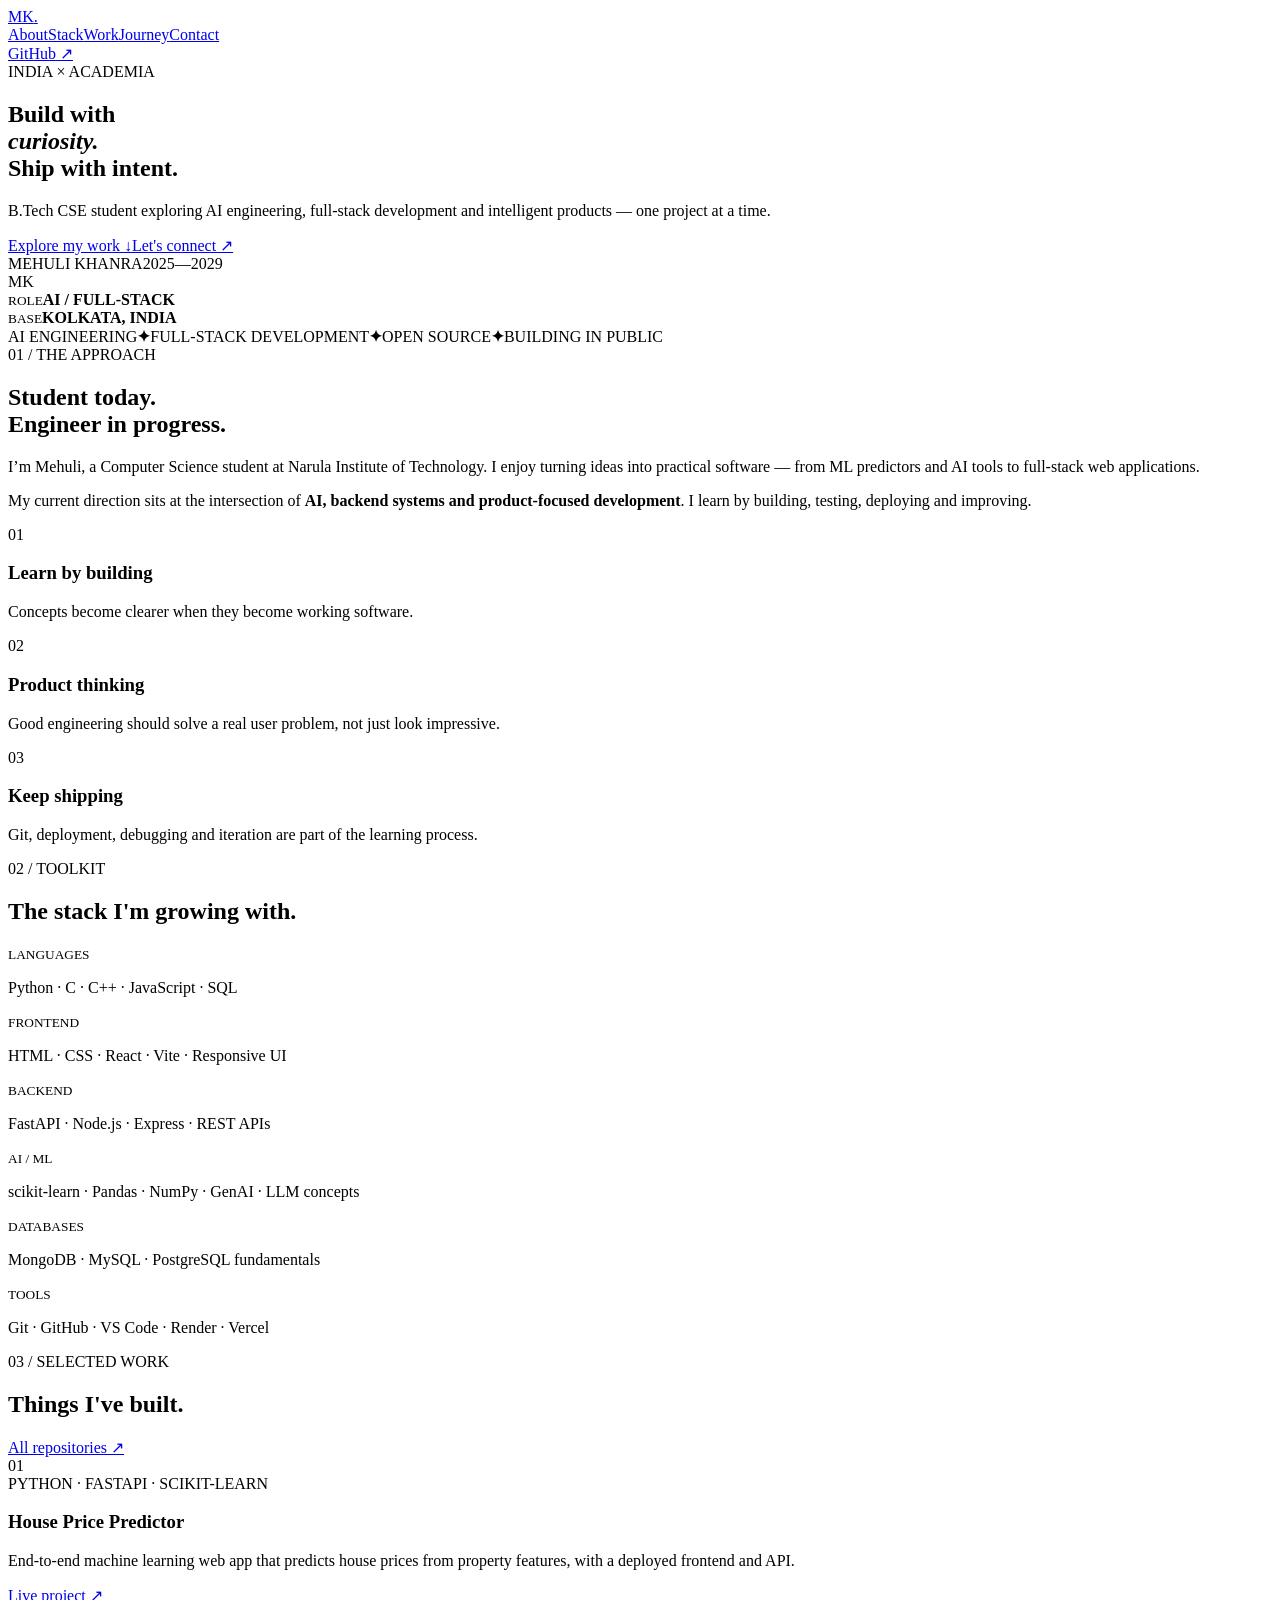
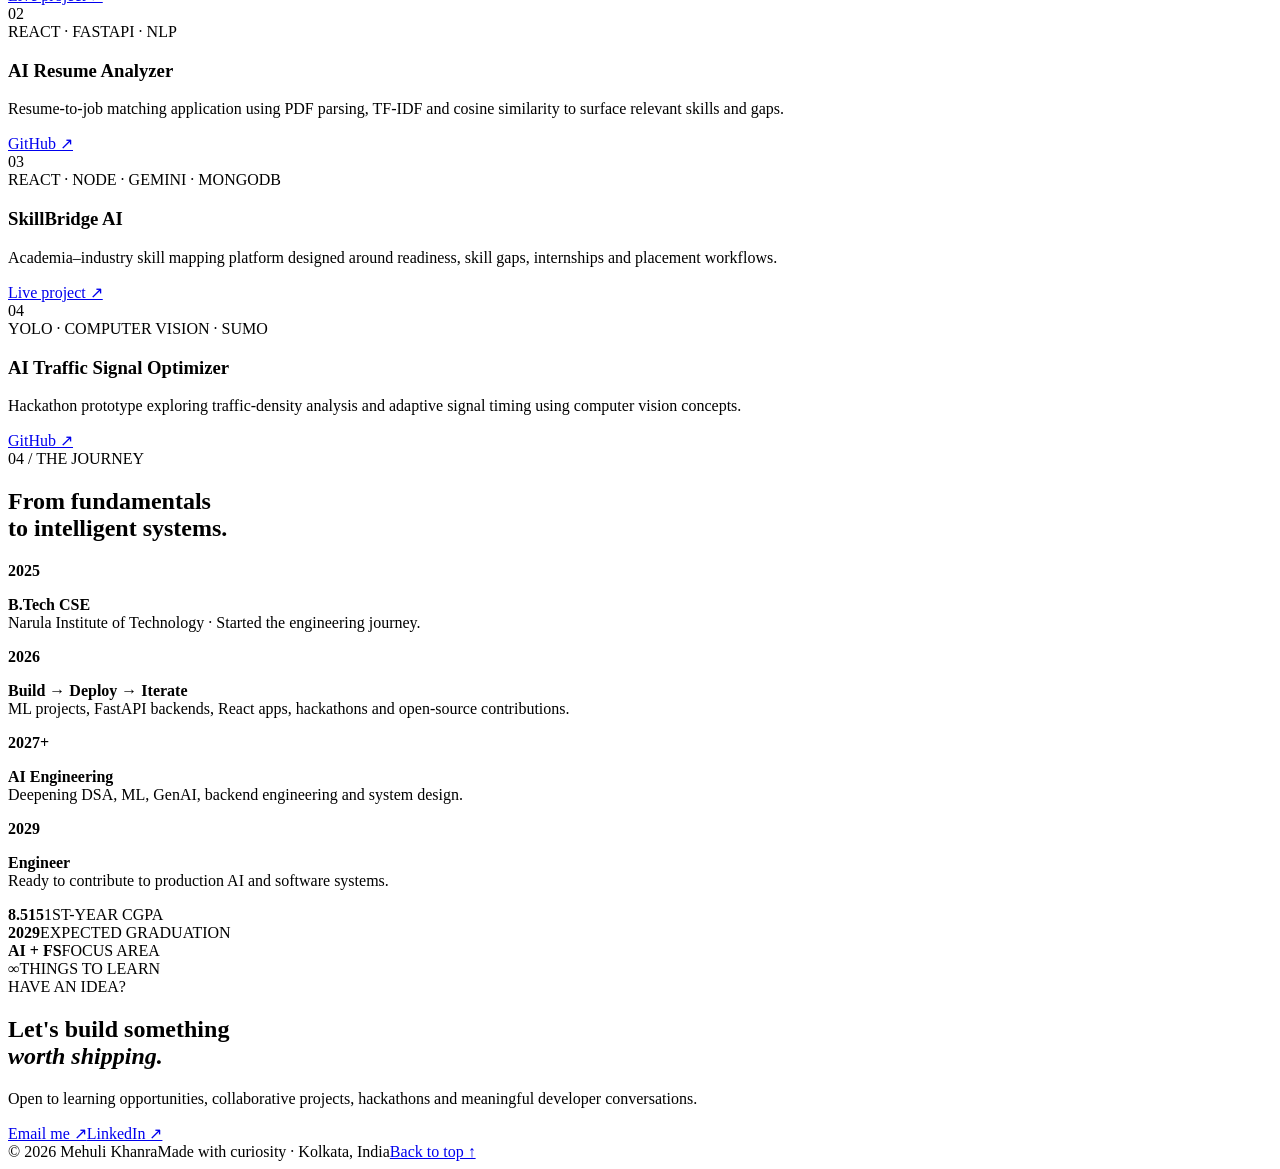
==== index.html @ 024d6a16 "feat: add Mehuli academic portfolio" ====
<!DOCTYPE html>
<html lang="en">
<head>
<meta charset="UTF-8"><meta name="viewport" content="width=device-width, initial-scale=1.0">
<meta name="description" content="Mehuli Khanra — CSE student, aspiring AI Engineer and Full-Stack Developer.">
<title>MEHULI — AI • Full-Stack • Academia</title>
<link rel="preconnect" href="https://fonts.googleapis.com"><link rel="preconnect" href="https://fonts.gstatic.com" crossorigin>
<link href="https://fonts.googleapis.com/css2?family=DM+Mono:wght@400;500&family=Manrope:wght@400;500;600;700;800&display=swap" rel="stylesheet">
<link rel="stylesheet" href="style.css">
</head>
<body>
<div class="noise"></div>
<header class="nav"><a class="brand" href="#top">MK<span>.</span></a><nav><a href="#about">About</a><a href="#stack">Stack</a><a href="#work">Work</a><a href="#journey">Journey</a><a href="#contact">Contact</a></nav><a class="nav-cta" href="https://github.com/mehulikhanra904-prog" target="_blank">GitHub ↗</a></header>
<main id="top">
<section class="hero"><div class="hero-copy"><div class="eyebrow"><span class="dot"></span> INDIA × ACADEMIA</div><h1>Build with<br><em>curiosity.</em><br>Ship with intent.</h1><p class="lead">B.Tech CSE student exploring AI engineering, full-stack development and intelligent products — one project at a time.</p><div class="actions"><a class="button primary" href="#work">Explore my work <span>↓</span></a><a class="button ghost" href="mailto:mehulikhanra904@gmail.com">Let's connect ↗</a></div></div><div class="hero-card"><div class="card-top"><span>MEHULI KHANRA</span><span>2025—2029</span></div><div class="monogram">MK</div><div class="card-bottom"><div><small>ROLE</small><strong>AI / FULL-STACK</strong></div><div><small>BASE</small><strong>KOLKATA, INDIA</strong></div></div></div></section>
<section class="ticker"><span>AI ENGINEERING</span><b>✦</b><span>FULL-STACK DEVELOPMENT</span><b>✦</b><span>OPEN SOURCE</span><b>✦</b><span>BUILDING IN PUBLIC</span></section>
<section class="section" id="about"><div class="section-label">01 / THE APPROACH</div><div class="two-col"><div><h2>Student today.<br><span>Engineer in progress.</span></h2></div><div class="copy"><p>I’m Mehuli, a Computer Science student at Narula Institute of Technology. I enjoy turning ideas into practical software — from ML predictors and AI tools to full-stack web applications.</p><p>My current direction sits at the intersection of <strong>AI, backend systems and product-focused development</strong>. I learn by building, testing, deploying and improving.</p></div></div><div class="principles"><article><span>01</span><h3>Learn by building</h3><p>Concepts become clearer when they become working software.</p></article><article><span>02</span><h3>Product thinking</h3><p>Good engineering should solve a real user problem, not just look impressive.</p></article><article><span>03</span><h3>Keep shipping</h3><p>Git, deployment, debugging and iteration are part of the learning process.</p></article></div></section>
<section class="section alt" id="stack"><div class="section-label">02 / TOOLKIT</div><h2>The stack I'm <span>growing with.</span></h2><div class="stack-grid"><div><small>LANGUAGES</small><p>Python · C · C++ · JavaScript · SQL</p></div><div><small>FRONTEND</small><p>HTML · CSS · React · Vite · Responsive UI</p></div><div><small>BACKEND</small><p>FastAPI · Node.js · Express · REST APIs</p></div><div><small>AI / ML</small><p>scikit-learn · Pandas · NumPy · GenAI · LLM concepts</p></div><div><small>DATABASES</small><p>MongoDB · MySQL · PostgreSQL fundamentals</p></div><div><small>TOOLS</small><p>Git · GitHub · VS Code · Render · Vercel</p></div></div></section>
<section class="section" id="work"><div class="section-label">03 / SELECTED WORK</div><div class="section-heading"><h2>Things I've <span>built.</span></h2><a href="https://github.com/mehulikhanra904-prog?tab=repositories" target="_blank">All repositories ↗</a></div><div class="projects">
<article class="project"><div class="project-no">01</div><div><div class="tags">PYTHON · FASTAPI · SCIKIT-LEARN</div><h3>House Price Predictor</h3><p>End-to-end machine learning web app that predicts house prices from property features, with a deployed frontend and API.</p><a href="https://house-price-predictor-4fsg.vercel.app/" target="_blank">Live project ↗</a></div></article>
<article class="project"><div class="project-no">02</div><div><div class="tags">REACT · FASTAPI · NLP</div><h3>AI Resume Analyzer</h3><p>Resume-to-job matching application using PDF parsing, TF-IDF and cosine similarity to surface relevant skills and gaps.</p><a href="https://github.com/mehulikhanra904-prog/AI-RESUME-ANALYZER" target="_blank">GitHub ↗</a></div></article>
<article class="project"><div class="project-no">03</div><div><div class="tags">REACT · NODE · GEMINI · MONGODB</div><h3>SkillBridge AI</h3><p>Academia–industry skill mapping platform designed around readiness, skill gaps, internships and placement workflows.</p><a href="https://sih-26044-skillbridge-ai-gold.vercel.app/" target="_blank">Live project ↗</a></div></article>
<article class="project"><div class="project-no">04</div><div><div class="tags">YOLO · COMPUTER VISION · SUMO</div><h3>AI Traffic Signal Optimizer</h3><p>Hackathon prototype exploring traffic-density analysis and adaptive signal timing using computer vision concepts.</p><a href="https://github.com/mehulikhanra904-prog/AI-TRAFFIC-SIGNAL" target="_blank">GitHub ↗</a></div></article>
</div></section>
<section class="section alt" id="journey"><div class="section-label">04 / THE JOURNEY</div><div class="two-col"><h2>From fundamentals<br>to <span>intelligent systems.</span></h2><div class="timeline"><div><b>2025</b><p><strong>B.Tech CSE</strong><br>Narula Institute of Technology · Started the engineering journey.</p></div><div><b>2026</b><p><strong>Build → Deploy → Iterate</strong><br>ML projects, FastAPI backends, React apps, hackathons and open-source contributions.</p></div><div><b>2027+</b><p><strong>AI Engineering</strong><br>Deepening DSA, ML, GenAI, backend engineering and system design.</p></div><div><b>2029</b><p><strong>Engineer</strong><br>Ready to contribute to production AI and software systems.</p></div></div></div></section>
<section class="stats"><div><strong>8.515</strong><span>1ST-YEAR CGPA</span></div><div><strong>2029</strong><span>EXPECTED GRADUATION</span></div><div><strong>AI + FS</strong><span>FOCUS AREA</span></div><div><strong>∞</strong><span>THINGS TO LEARN</span></div></section>
<section class="contact" id="contact"><div class="eyebrow"><span class="dot"></span> HAVE AN IDEA?</div><h2>Let's build something<br><em>worth shipping.</em></h2><p>Open to learning opportunities, collaborative projects, hackathons and meaningful developer conversations.</p><div class="actions"><a class="button primary" href="mailto:mehulikhanra904@gmail.com">Email me ↗</a><a class="button ghost" href="https://www.linkedin.com/" target="_blank">LinkedIn ↗</a></div></section>
</main><footer><span>© 2026 Mehuli Khanra</span><span>Made with curiosity · Kolkata, India</span><a href="#top">Back to top ↑</a></footer><script src="script.js"></script>
</body></html>
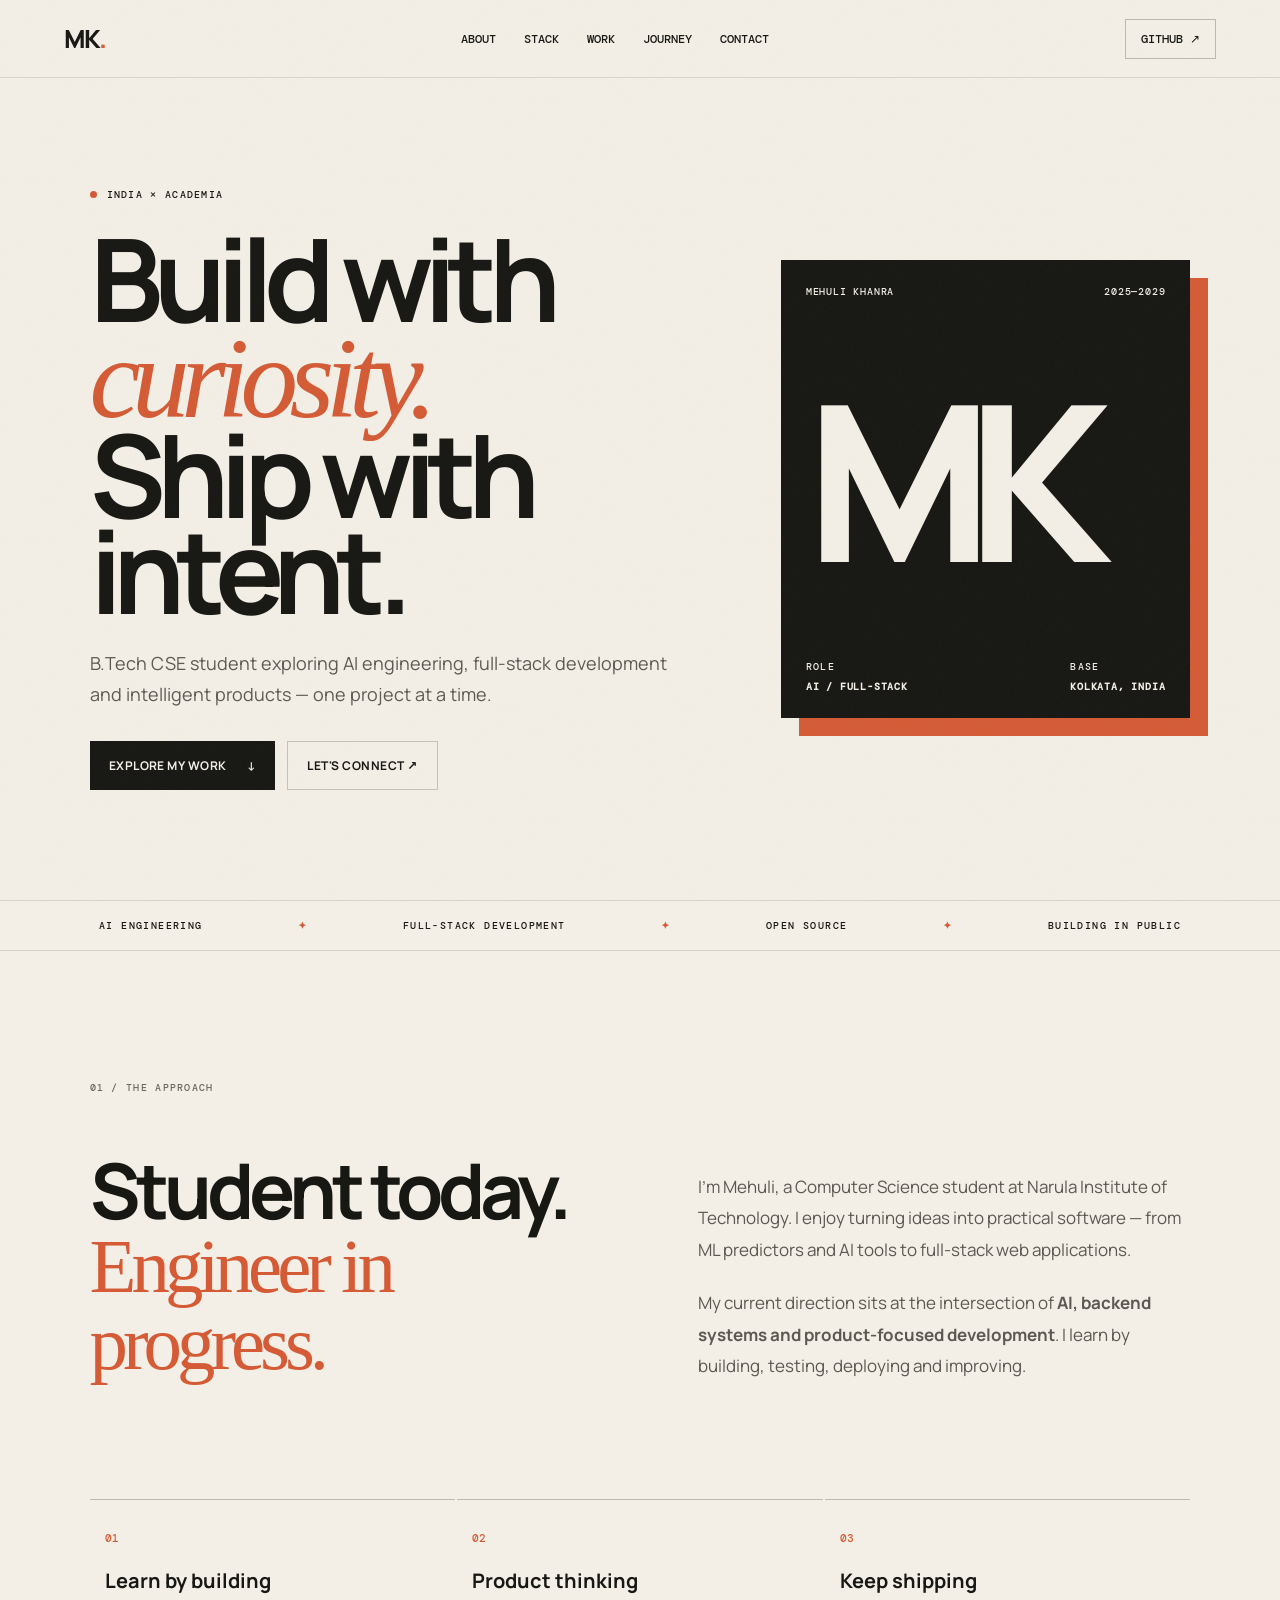
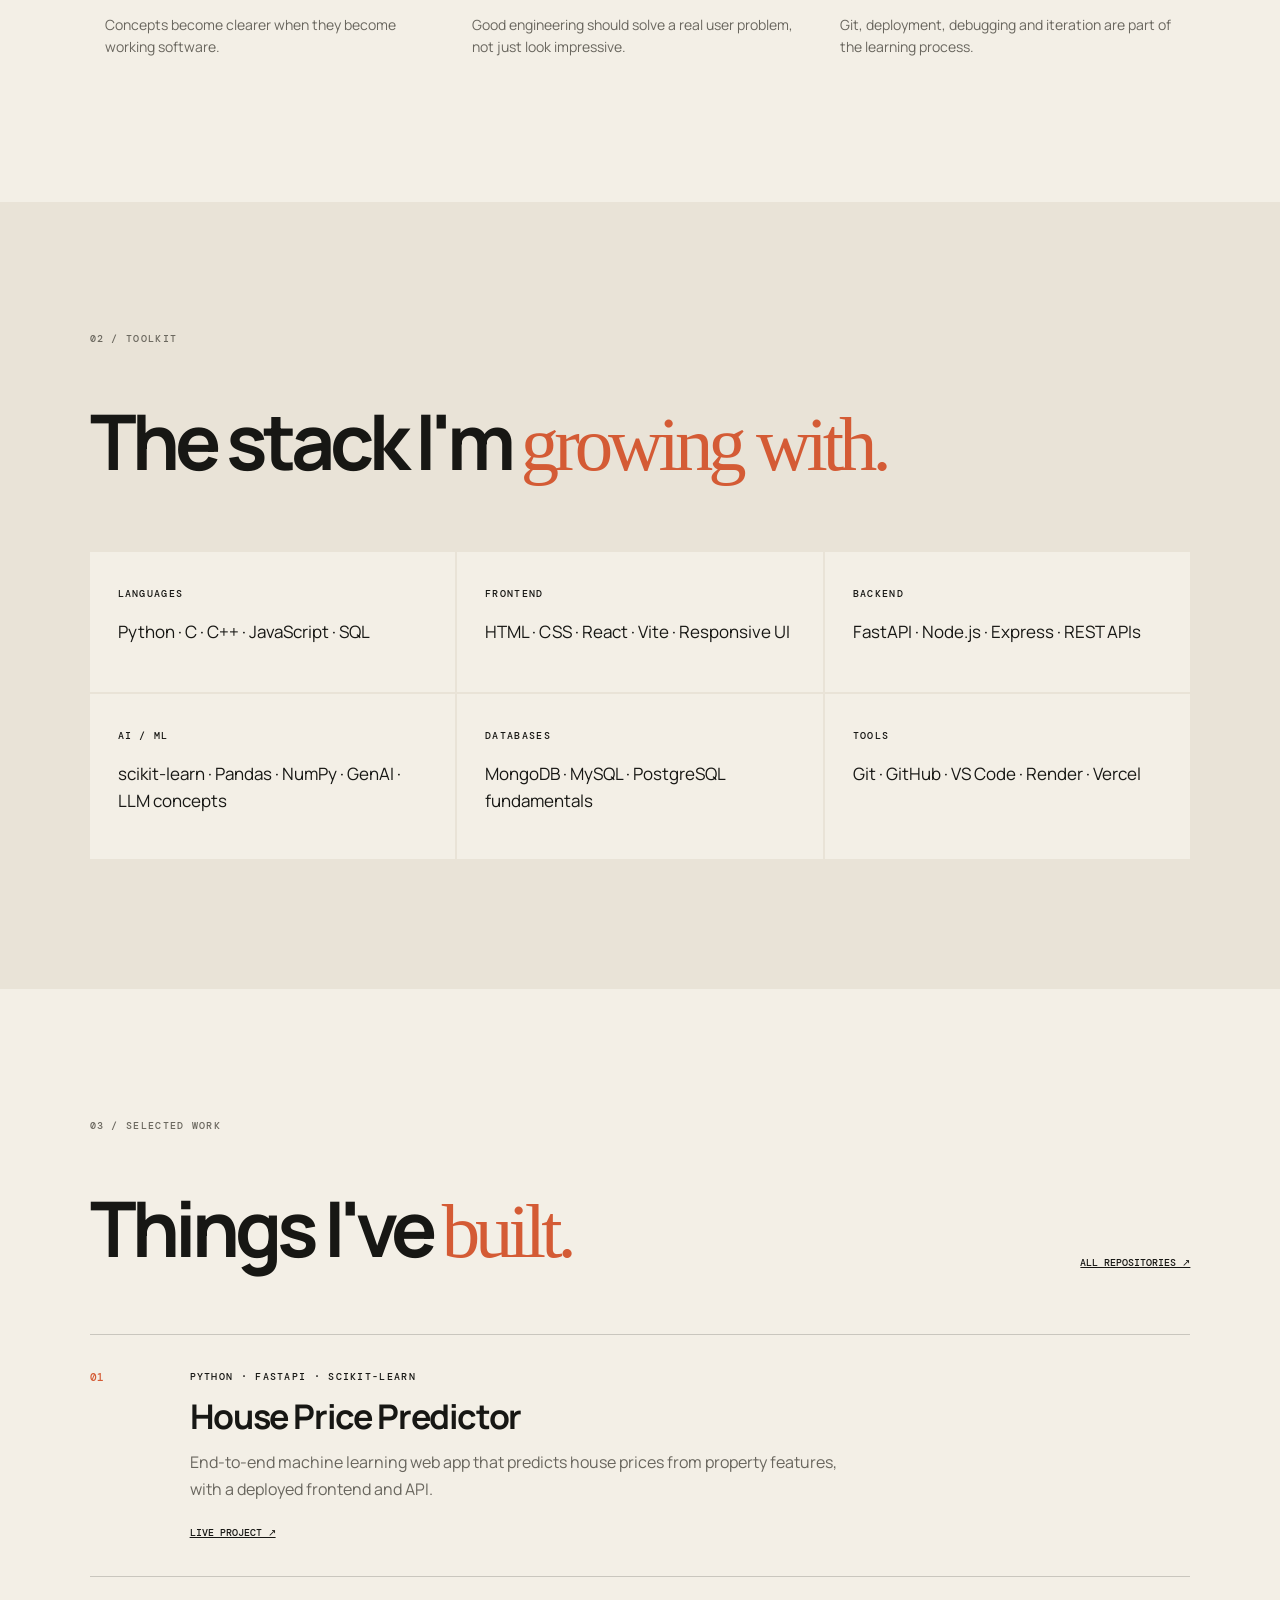
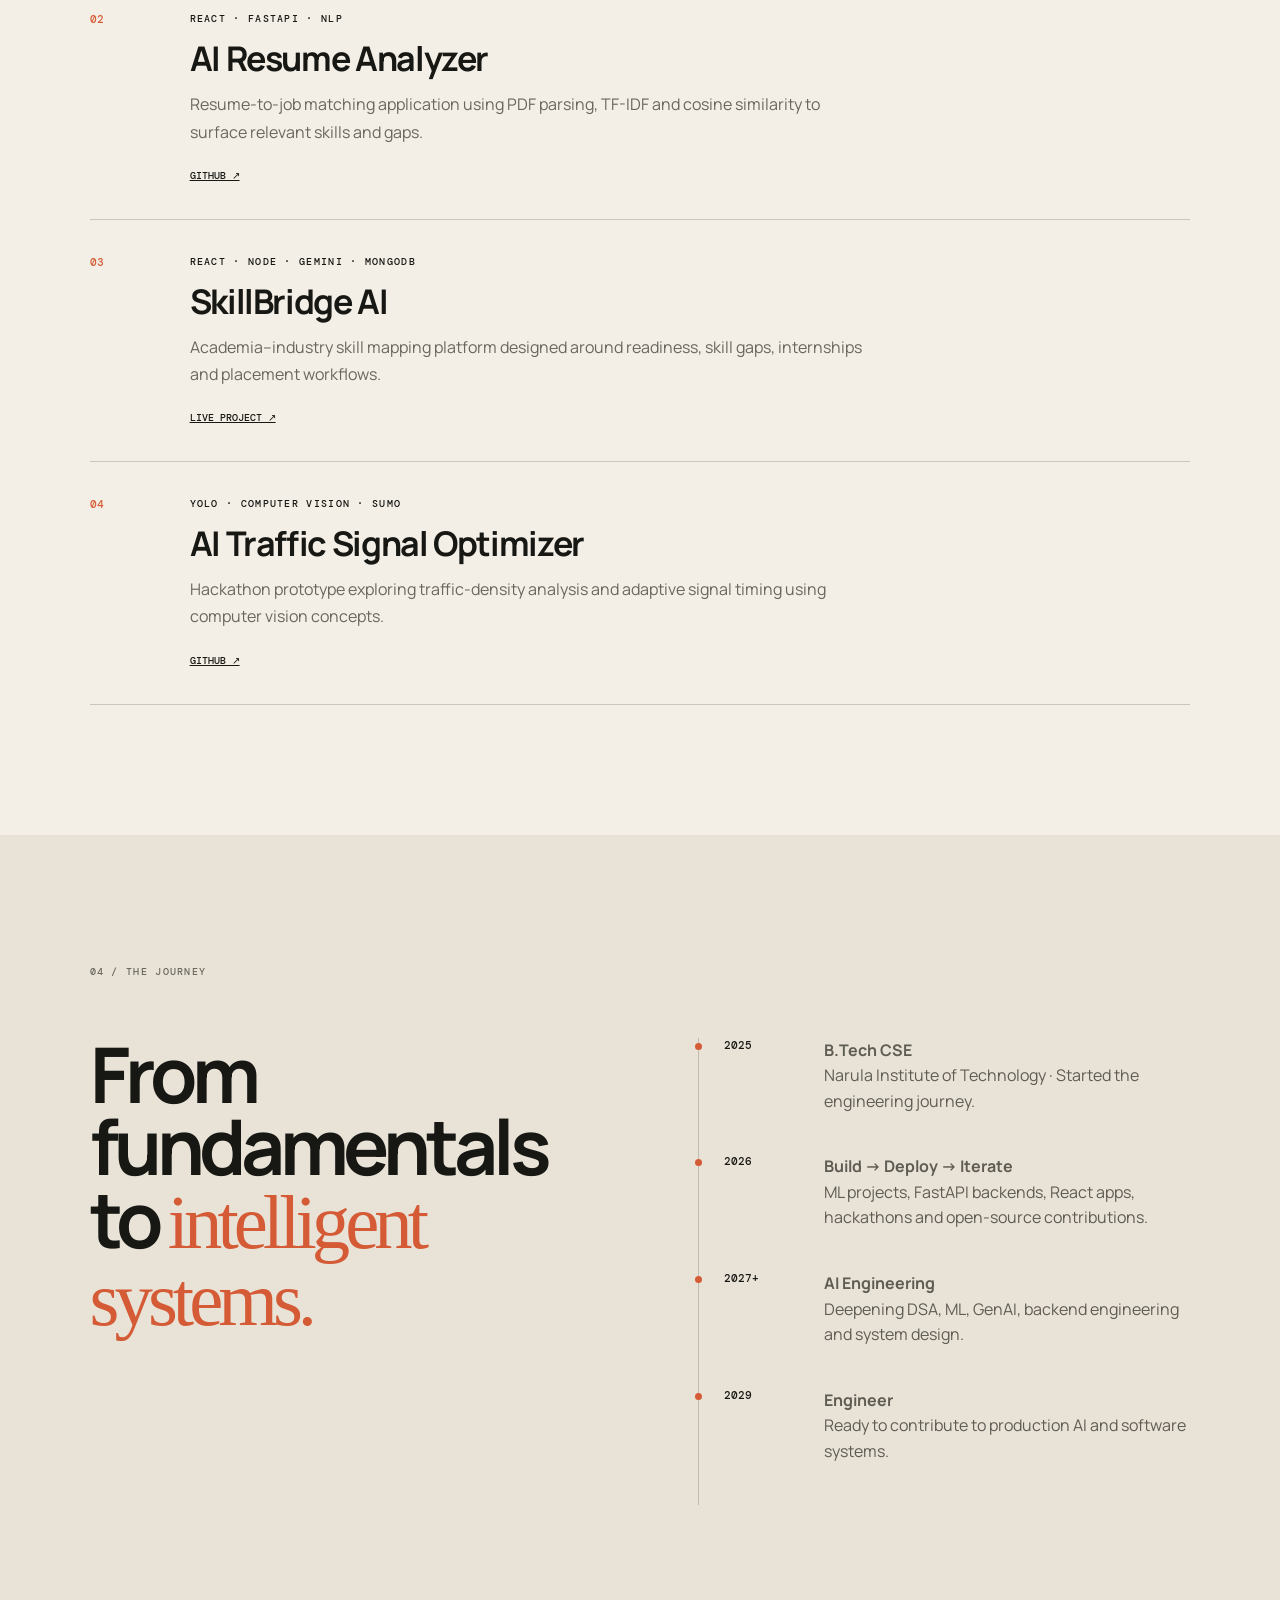
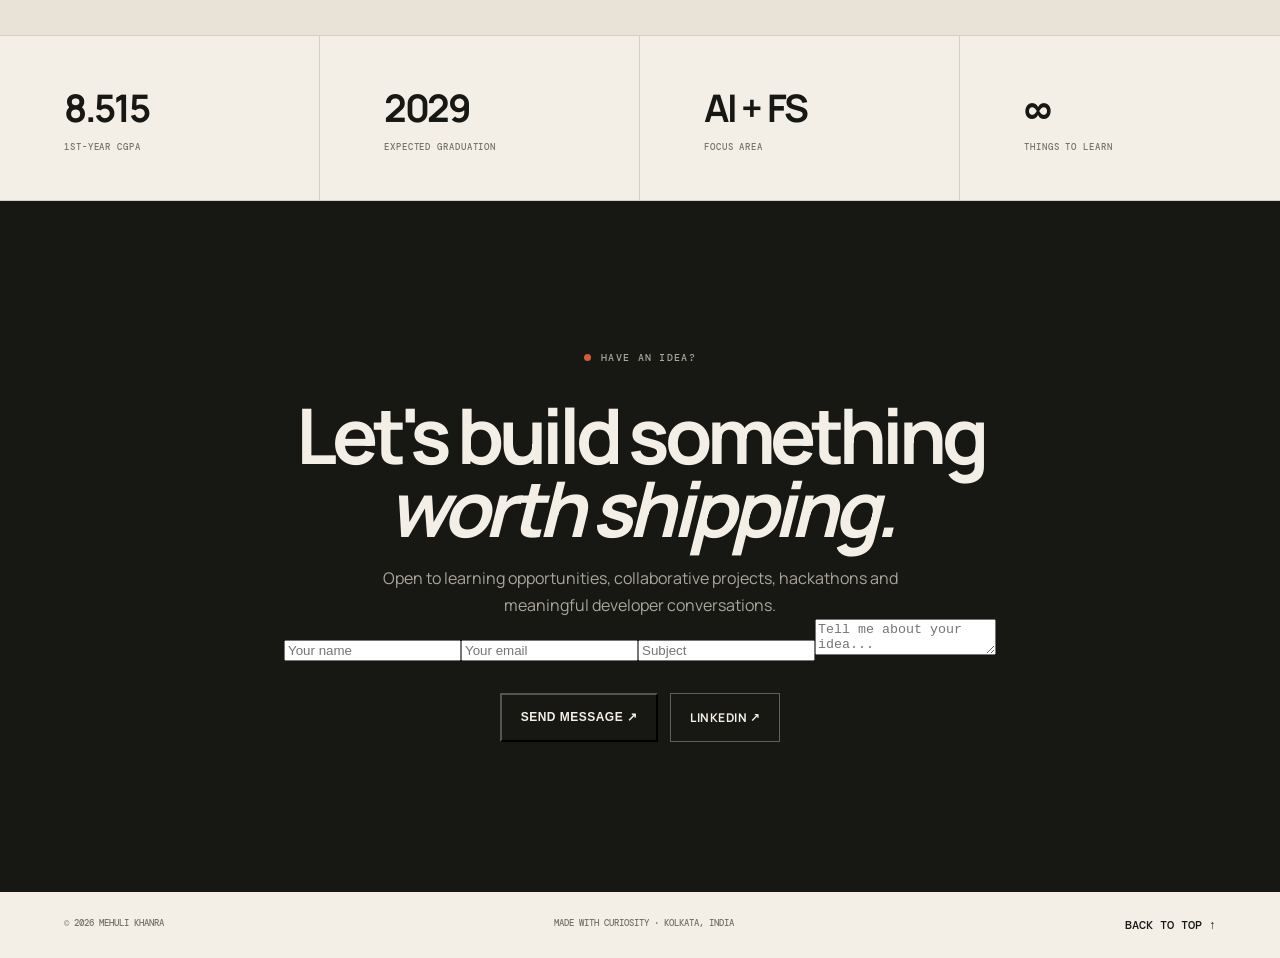
==== commit 9e74adb2: "Connect portfolio contact form to API" ====
--- a/index.html
+++ b/index.html
@@ -24,6 +24,6 @@
 </div></section>
 <section class="section alt" id="journey"><div class="section-label">04 / THE JOURNEY</div><div class="two-col"><h2>From fundamentals<br>to <span>intelligent systems.</span></h2><div class="timeline"><div><b>2025</b><p><strong>B.Tech CSE</strong><br>Narula Institute of Technology · Started the engineering journey.</p></div><div><b>2026</b><p><strong>Build → Deploy → Iterate</strong><br>ML projects, FastAPI backends, React apps, hackathons and open-source contributions.</p></div><div><b>2027+</b><p><strong>AI Engineering</strong><br>Deepening DSA, ML, GenAI, backend engineering and system design.</p></div><div><b>2029</b><p><strong>Engineer</strong><br>Ready to contribute to production AI and software systems.</p></div></div></div></section>
 <section class="stats"><div><strong>8.515</strong><span>1ST-YEAR CGPA</span></div><div><strong>2029</strong><span>EXPECTED GRADUATION</span></div><div><strong>AI + FS</strong><span>FOCUS AREA</span></div><div><strong>∞</strong><span>THINGS TO LEARN</span></div></section>
-<section class="contact" id="contact"><div class="eyebrow"><span class="dot"></span> HAVE AN IDEA?</div><h2>Let's build something<br><em>worth shipping.</em></h2><p>Open to learning opportunities, collaborative projects, hackathons and meaningful developer conversations.</p><div class="actions"><a class="button primary" href="mailto:mehulikhanra904@gmail.com">Email me ↗</a><a class="button ghost" href="https://www.linkedin.com/" target="_blank">LinkedIn ↗</a></div></section>
+<section class="contact" id="contact"><div class="eyebrow"><span class="dot"></span> HAVE AN IDEA?</div><h2>Let's build something<br><em>worth shipping.</em></h2><p>Open to learning opportunities, collaborative projects, hackathons and meaningful developer conversations.</p><form id="contact-form" class="contact-form"><input name="name" placeholder="Your name" minlength="2" maxlength="80" required><input name="email" type="email" placeholder="Your email" required><input name="subject" placeholder="Subject" minlength="2" maxlength="120" required><textarea name="message" placeholder="Tell me about your idea..." minlength="10" maxlength="2000" required></textarea><div class="actions"><button class="button primary" type="submit">Send message ↗</button><a class="button ghost" href="https://www.linkedin.com/" target="_blank">LinkedIn ↗</a></div><p id="form-status" class="form-status" aria-live="polite"></p></form></section>
 </main><footer><span>© 2026 Mehuli Khanra</span><span>Made with curiosity · Kolkata, India</span><a href="#top">Back to top ↑</a></footer><script src="script.js"></script>
 </body></html>
--- a/style.css
+++ b/style.css
@@ -0,0 +1 @@
+*{box-sizing:border-box}html{scroll-behavior:smooth}body{margin:0;background:#f3efe6;color:#171714;font-family:Manrope,system-ui,sans-serif}.noise{position:fixed;inset:0;pointer-events:none;opacity:.035;z-index:10;background-image:url("data:image/svg+xml,%3Csvg xmlns='http://www.w3.org/2000/svg' width='180' height='180'%3E%3Cfilter id='n'%3E%3CfeTurbulence type='fractalNoise' baseFrequency='.9' numOctaves='4'/%3E%3C/filter%3E%3Crect width='100%25' height='100%25' filter='url(%23n)'/%3E%3C/svg%3E")}.nav{height:78px;border-bottom:1px solid #17171420;display:flex;align-items:center;justify-content:space-between;padding:0 5vw;position:sticky;top:0;background:#f3efe6eF;backdrop-filter:blur(14px);z-index:9}.brand{font-size:25px;font-weight:800;color:#171714;text-decoration:none;letter-spacing:-2px}.brand span{color:#d45b35}.nav nav{display:flex;gap:28px}.nav nav a,.nav-cta,footer a{font:500 12px "DM Mono",monospace;text-transform:uppercase;color:#171714;text-decoration:none}.nav nav a:hover,footer a:hover{opacity:.55}.nav-cta{border:1px solid #17171440;padding:11px 15px}.hero{min-height:calc(100vh - 78px);padding:8vw 7vw;display:grid;grid-template-columns:1.2fr .8fr;gap:6vw;align-items:center}.eyebrow,.section-label,.tags,small{font:500 10px "DM Mono",monospace;letter-spacing:.13em}.eyebrow{display:flex;align-items:center;gap:10px}.dot{width:7px;height:7px;border-radius:50%;background:#d45b35;display:inline-block}.hero h1{font-size:clamp(58px,9vw,132px);line-height:.83;letter-spacing:-.075em;margin:30px 0}.hero h1 em,h2 span{font-family:Georgia,serif;font-weight:400;color:#d45b35}.lead{max-width:580px;font-size:18px;line-height:1.7;color:#5b5952}.actions{display:flex;gap:12px;margin-top:32px}.button{display:inline-flex;align-items:center;gap:20px;padding:15px 19px;text-decoration:none;font-size:12px;font-weight:700;text-transform:uppercase;letter-spacing:.04em;transition:.2s}.primary{background:#171714;color:#f3efe6}.ghost{border:1px solid #17171435;color:#171714}.button:hover{transform:translateY(-2px)}.hero-card{aspect-ratio:1/1.12;background:#171714;color:#f3efe6;padding:25px;display:flex;flex-direction:column;justify-content:space-between;box-shadow:18px 18px 0 #d45b35}.card-top,.card-bottom{display:flex;justify-content:space-between;font:500 10px "DM Mono",monospace;letter-spacing:.08em}.monogram{font-size:clamp(100px,17vw,220px);font-weight:800;letter-spacing:-.12em;line-height:1}.card-bottom{gap:20px}.card-bottom div{display:flex;flex-direction:column;gap:7px}.ticker{border-block:1px solid #17171420;display:flex;justify-content:space-around;align-items:center;padding:18px 4vw;overflow:hidden;font:500 10px "DM Mono",monospace;letter-spacing:.14em}.ticker b{color:#d45b35}.section{padding:130px 7vw}.alt{background:#e9e3d7}.section-label{color:#6b685f;margin-bottom:60px}.two-col{display:grid;grid-template-columns:1fr 1fr;gap:9vw}.section h2,.contact h2{font-size:clamp(42px,6vw,82px);line-height:.95;letter-spacing:-.065em;margin:0}.copy{max-width:570px;font-size:17px;line-height:1.85;color:#5b5952}.copy p+p{margin-top:22px}.principles{display:grid;grid-template-columns:repeat(3,1fr);gap:2px;margin-top:100px}.principles article{border-top:1px solid #17171440;padding:25px 15px 0}.principles span,.project-no{font:500 11px "DM Mono",monospace;color:#d45b35}.principles h3{font-size:20px}.principles p{color:#69665e;line-height:1.6;font-size:14px}.stack-grid{display:grid;grid-template-columns:repeat(3,1fr);gap:2px;margin-top:70px}.stack-grid div{background:#f3efe6;padding:28px;min-height:140px}.stack-grid p{font-size:17px;line-height:1.55}.section-heading{display:flex;justify-content:space-between;align-items:end}.section-heading a{font:500 10px "DM Mono",monospace;color:#171714;text-transform:uppercase}.projects{margin-top:65px}.project{display:grid;grid-template-columns:100px 1fr;border-top:1px solid #17171430;padding:35px 0;transition:.25s}.project:last-child{border-bottom:1px solid #17171430}.project:hover{padding-left:12px}.project h3{font-size:34px;letter-spacing:-.04em;margin:10px 0}.project p{max-width:680px;color:#69665e;line-height:1.7;margin:0 0 16px}.project a{color:#171714;font:500 10px "DM Mono",monospace;text-transform:uppercase}.timeline{border-left:1px solid #17171430}.timeline>div{display:grid;grid-template-columns:100px 1fr;padding:0 0 40px 25px;position:relative}.timeline>div:before{content:"";position:absolute;left:-4px;top:5px;width:7px;height:7px;border-radius:50%;background:#d45b35}.timeline b{font:500 11px "DM Mono",monospace}.timeline p{margin:0;line-height:1.6;color:#5f5c54}.stats{display:grid;grid-template-columns:repeat(4,1fr);border-block:1px solid #17171425}.stats div{padding:45px 5vw;border-right:1px solid #17171425}.stats div:last-child{border:0}.stats strong{display:block;font-size:38px;letter-spacing:-.06em}.stats span{font:500 9px "DM Mono",monospace;color:#77736a;letter-spacing:.1em}.contact{text-align:center;padding:150px 7vw;background:#171714;color:#f3efe6}.contact .eyebrow{justify-content:center;color:#aaa69c}.contact h2{margin:35px 0 20px}.contact p{max-width:530px;margin:auto;color:#aaa69c;line-height:1.7}.contact .actions{justify-content:center}.contact .ghost{border-color:#f3efe655;color:#f3efe6}footer{padding:25px 5vw;display:flex;justify-content:space-between;font:500 9px "DM Mono",monospace;color:#77736a;text-transform:uppercase}@media(max-width:800px){.nav nav{display:none}.hero{grid-template-columns:1fr;padding-top:80px}.hero-card{max-width:500px}.two-col,.principles,.stack-grid{grid-template-columns:1fr}.principles{gap:35px}.stats{grid-template-columns:1fr 1fr}.stats div{border-bottom:1px solid #17171425}.ticker span:nth-of-type(n+3){display:none}.section{padding:90px 7vw}.project{grid-template-columns:55px 1fr}.project h3{font-size:27px}footer{gap:20px;flex-wrap:wrap}}
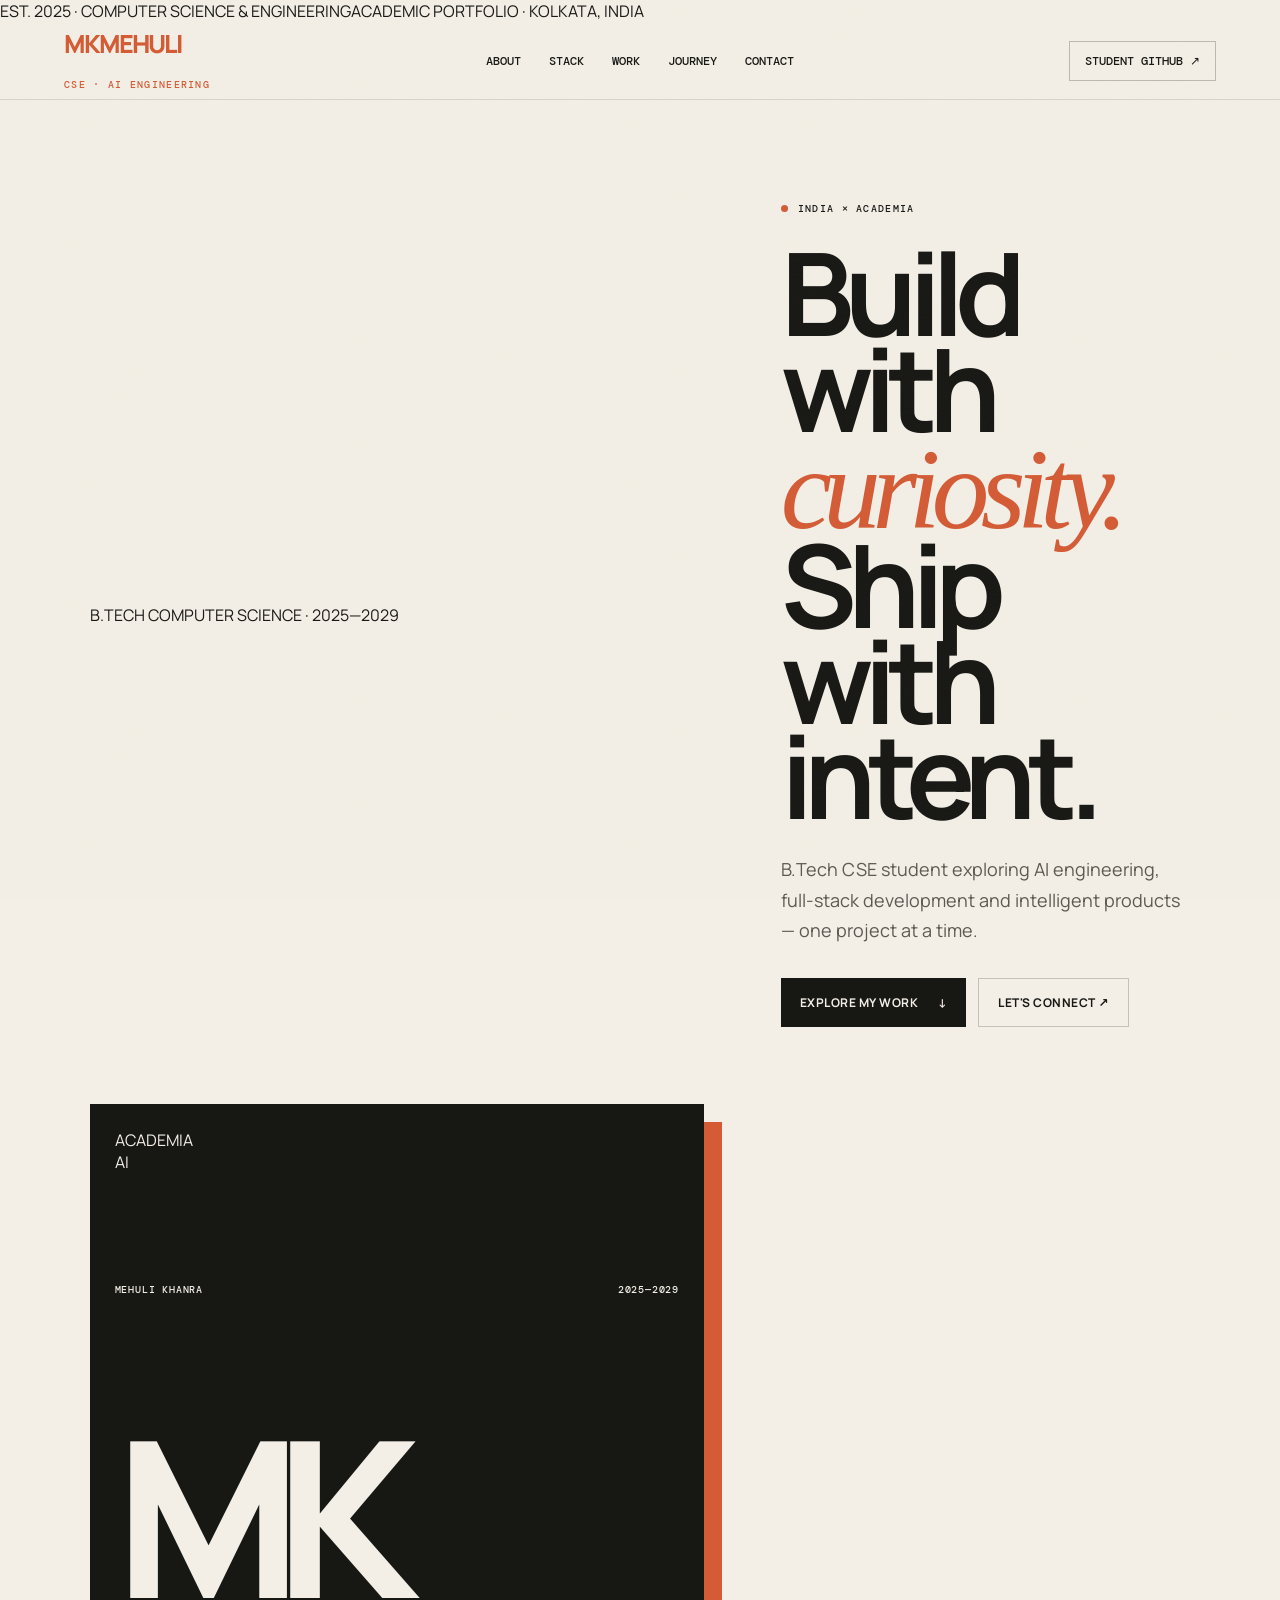
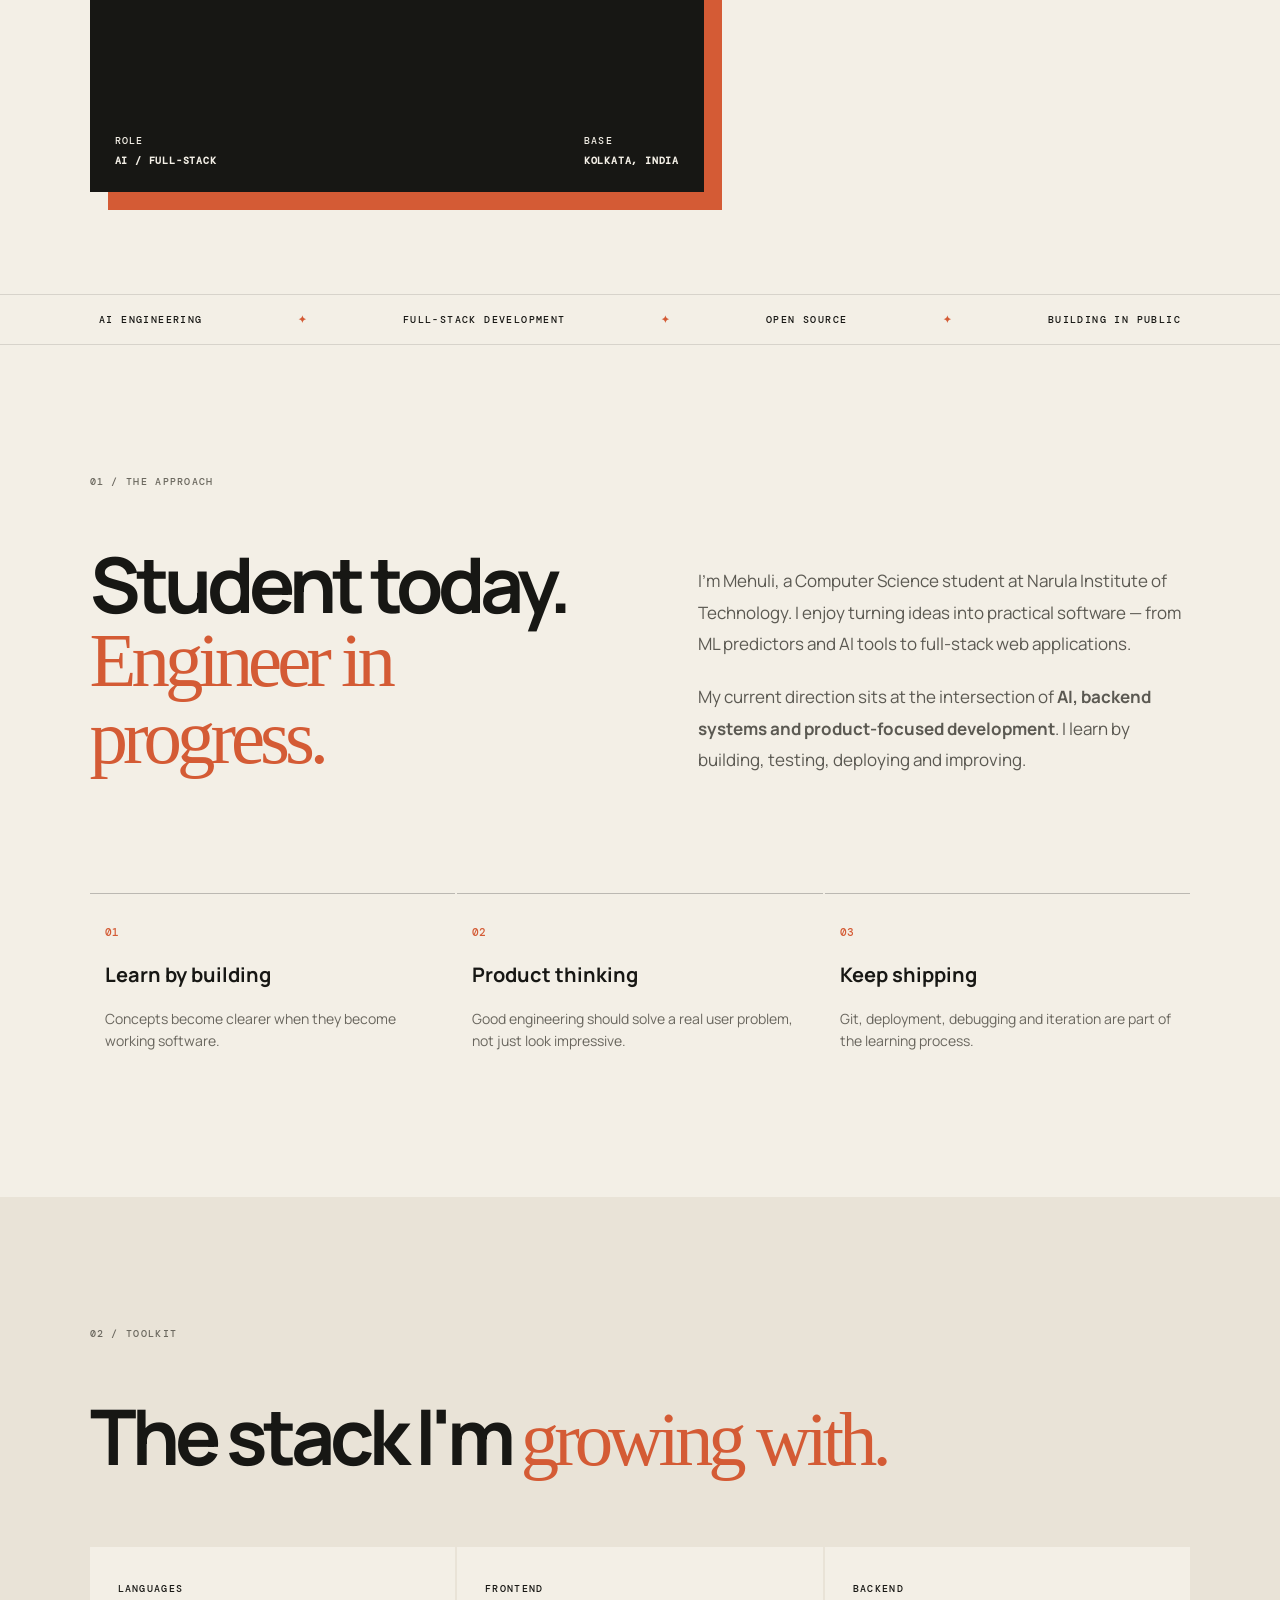
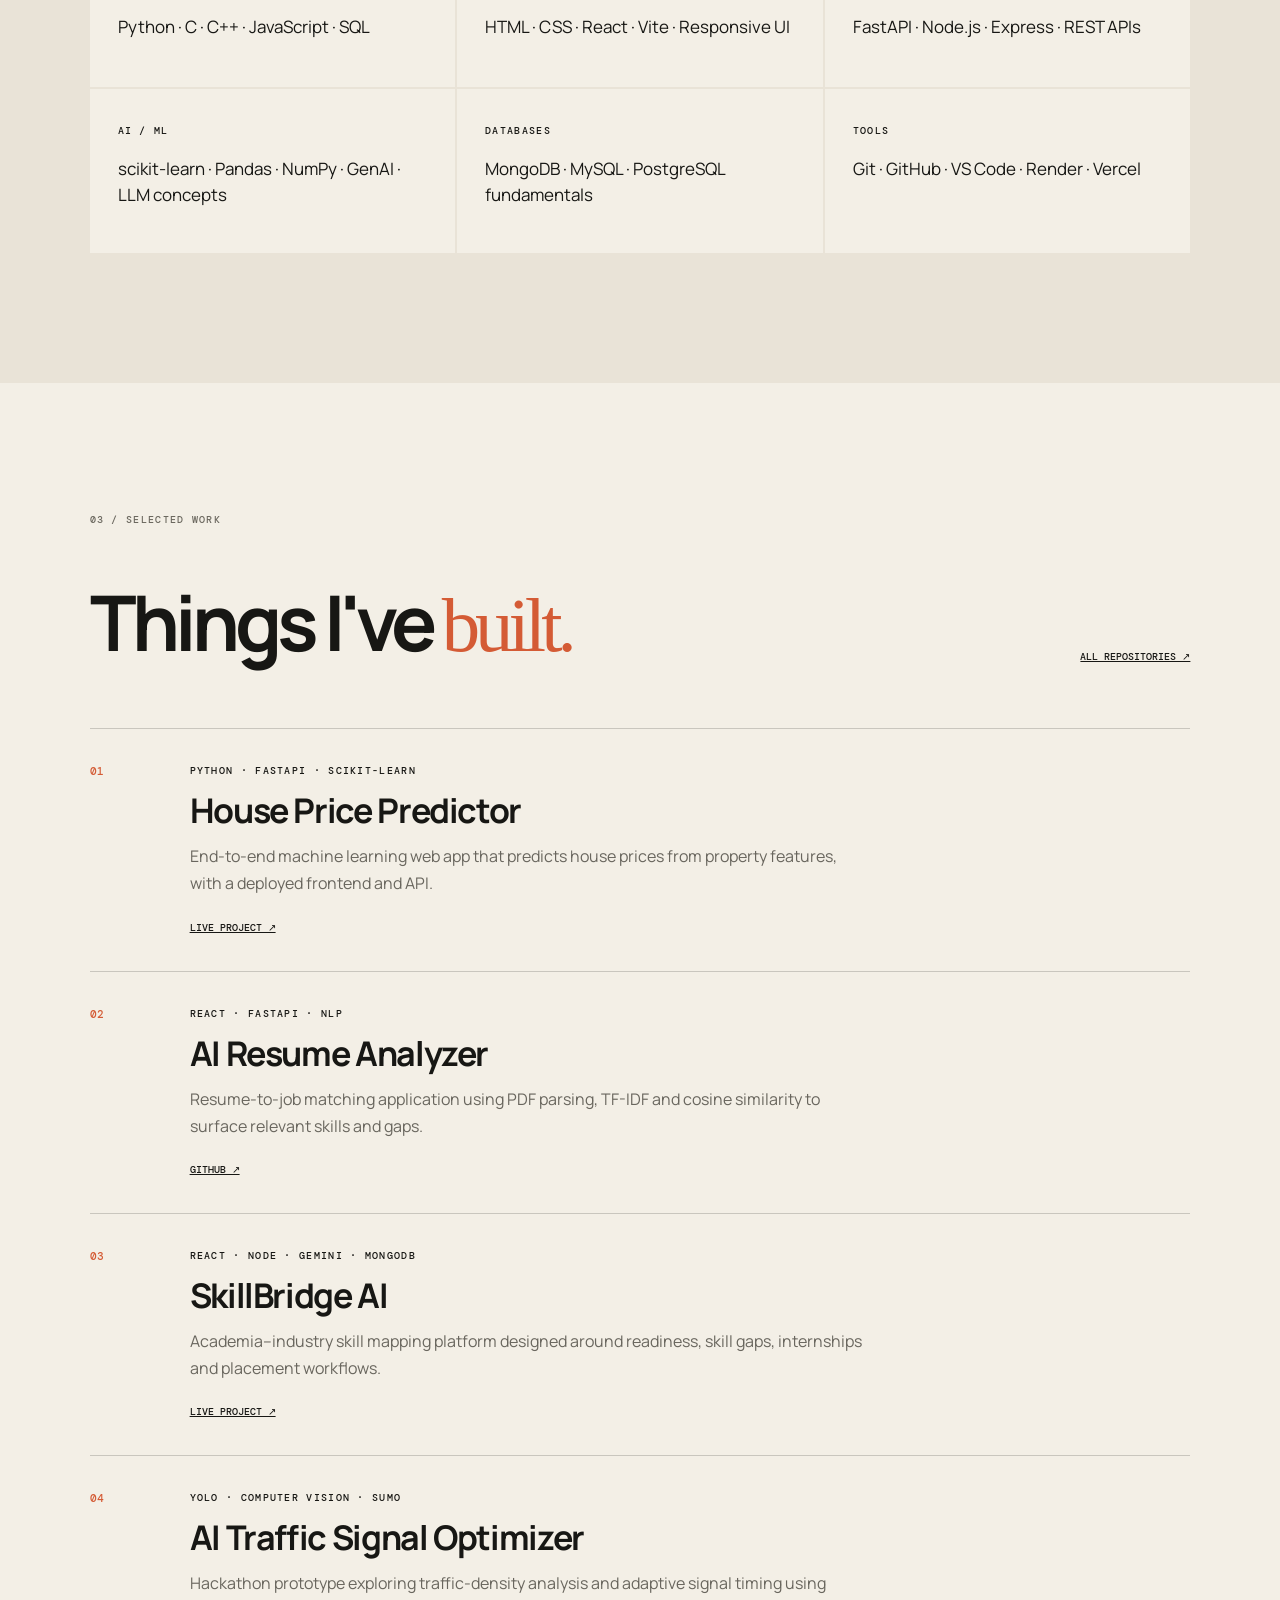
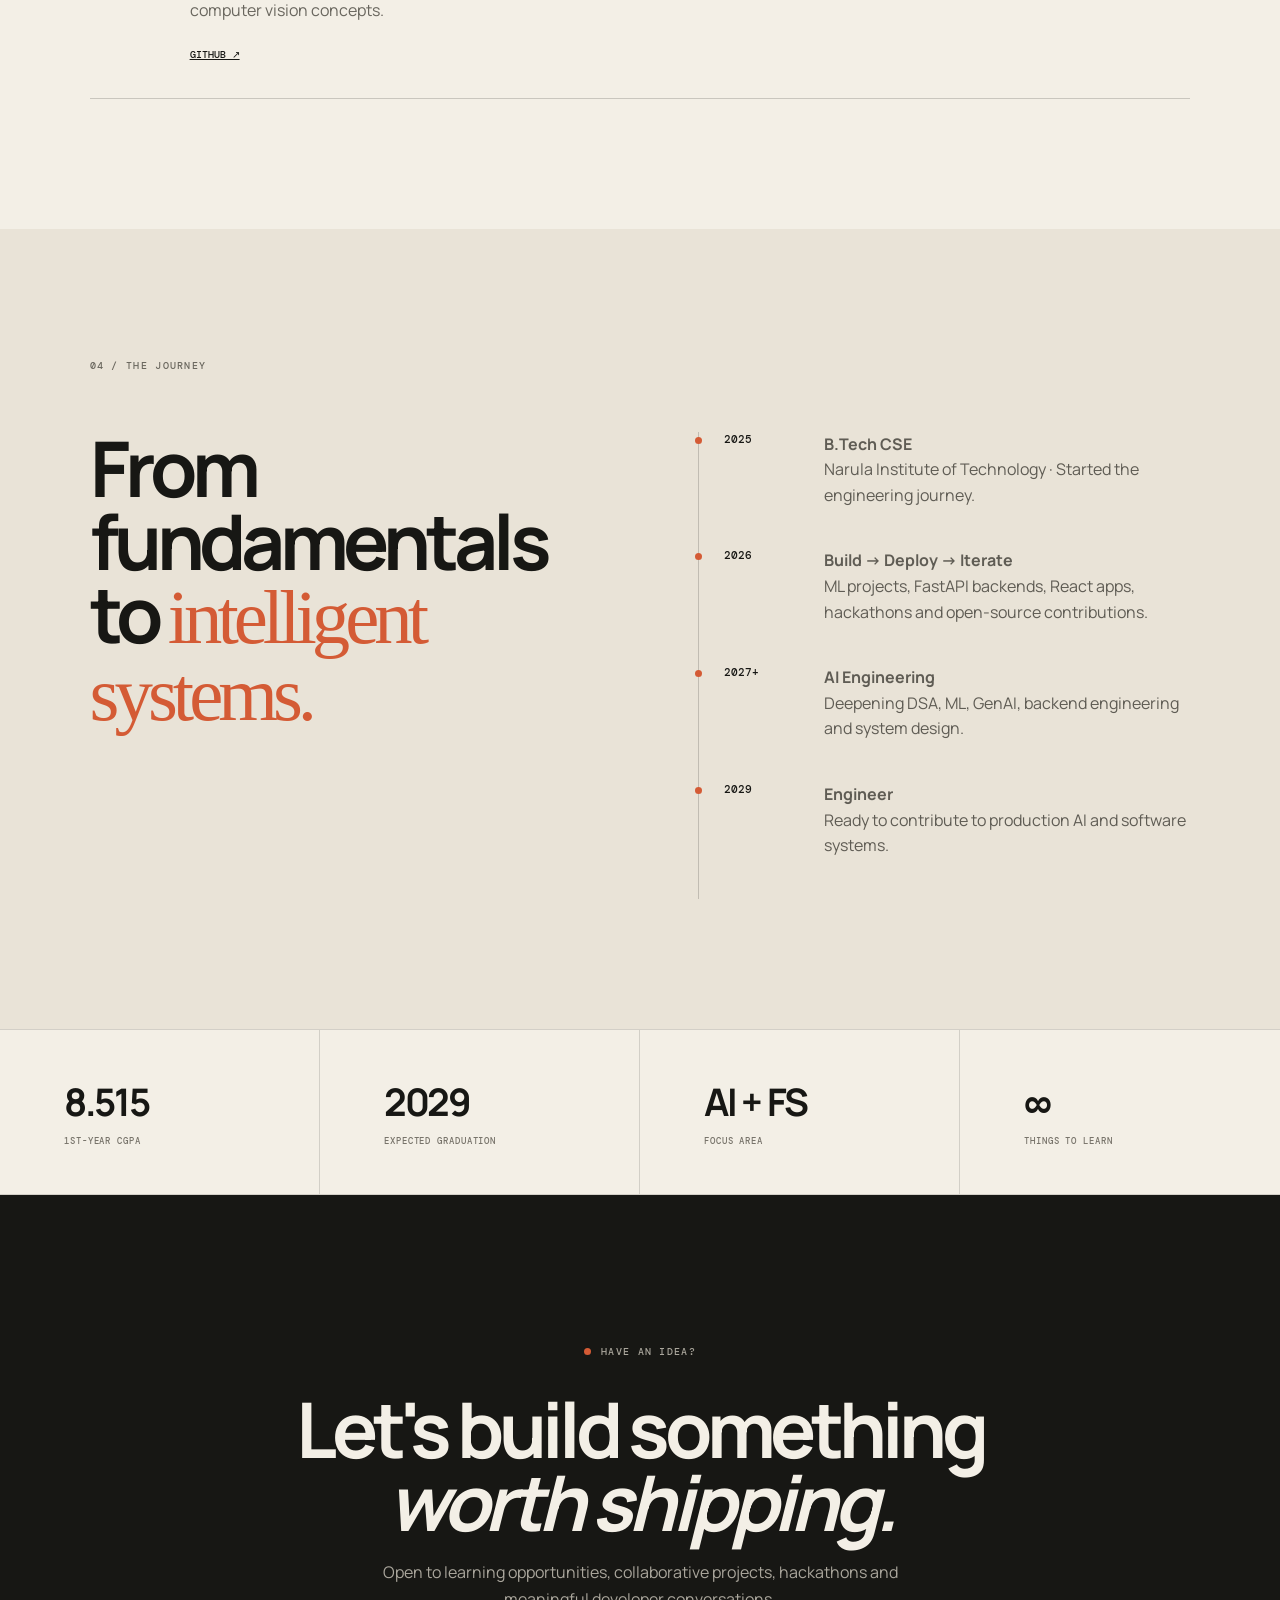
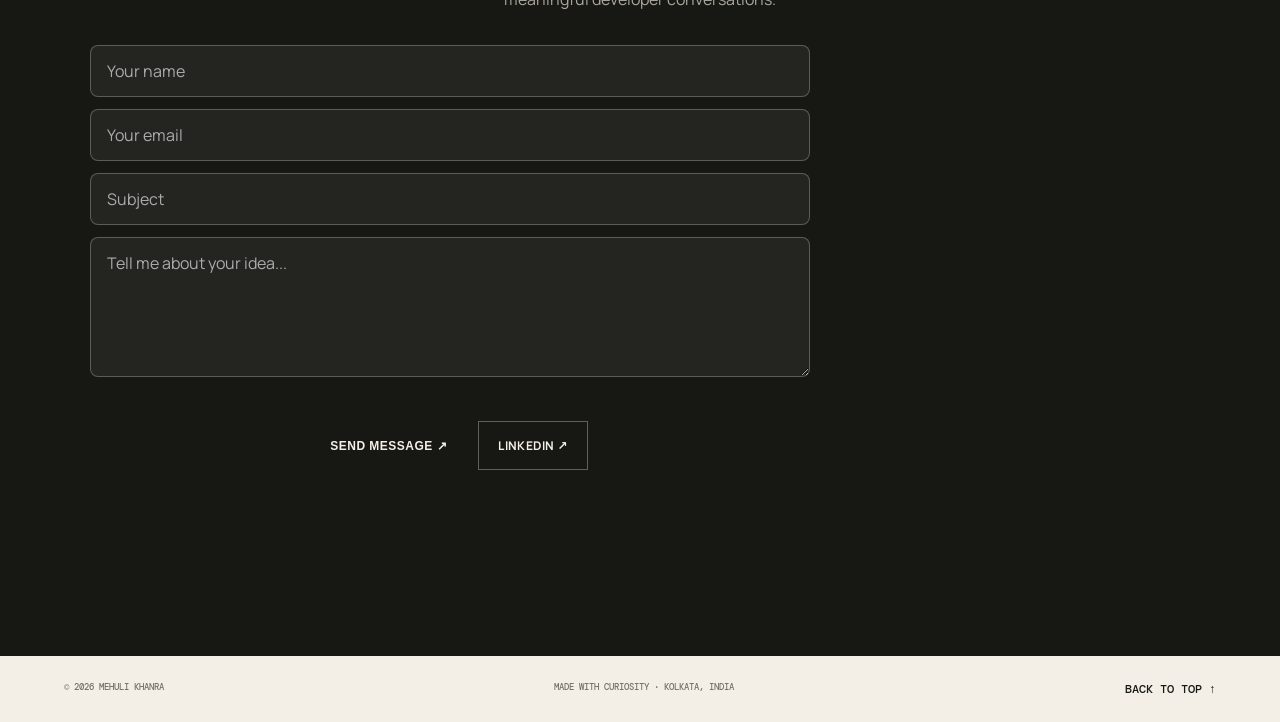
==== commit 655ce668: "Refresh portfolio with professional institute-style structure" ====
--- a/index.html
+++ b/index.html
@@ -8,11 +8,11 @@
 <link href="https://fonts.googleapis.com/css2?family=DM+Mono:wght@400;500&family=Manrope:wght@400;500;600;700;800&display=swap" rel="stylesheet">
 <link rel="stylesheet" href="style.css">
 </head>
-<body>
+<body class="institutional">
 <div class="noise"></div>
-<header class="nav"><a class="brand" href="#top">MK<span>.</span></a><nav><a href="#about">About</a><a href="#stack">Stack</a><a href="#work">Work</a><a href="#journey">Journey</a><a href="#contact">Contact</a></nav><a class="nav-cta" href="https://github.com/mehulikhanra904-prog" target="_blank">GitHub ↗</a></header>
+<div class="topbar"><span>EST. 2025 · COMPUTER SCIENCE & ENGINEERING</span><span>ACADEMIC PORTFOLIO · KOLKATA, INDIA</span></div><header class="nav"><a class="brand" href="#top"><span class="crest">MK</span><span class="brand-text">MEHULI<br><small>CSE · AI ENGINEERING</small></span></a><nav><a href="#about">About</a><a href="#stack">Stack</a><a href="#work">Work</a><a href="#journey">Journey</a><a href="#contact">Contact</a></nav><a class="nav-cta" href="https://github.com/mehulikhanra904-prog" target="_blank">Student GitHub ↗</a></header>
 <main id="top">
-<section class="hero"><div class="hero-copy"><div class="eyebrow"><span class="dot"></span> INDIA × ACADEMIA</div><h1>Build with<br><em>curiosity.</em><br>Ship with intent.</h1><p class="lead">B.Tech CSE student exploring AI engineering, full-stack development and intelligent products — one project at a time.</p><div class="actions"><a class="button primary" href="#work">Explore my work <span>↓</span></a><a class="button ghost" href="mailto:mehulikhanra904@gmail.com">Let's connect ↗</a></div></div><div class="hero-card"><div class="card-top"><span>MEHULI KHANRA</span><span>2025—2029</span></div><div class="monogram">MK</div><div class="card-bottom"><div><small>ROLE</small><strong>AI / FULL-STACK</strong></div><div><small>BASE</small><strong>KOLKATA, INDIA</strong></div></div></div></section>
+<section class="hero"><div class="hero-badge">B.TECH COMPUTER SCIENCE · 2025—2029</div><div class="hero-copy"><div class="eyebrow"><span class="dot"></span> INDIA × ACADEMIA</div><h1>Build with<br><em>curiosity.</em><br>Ship with intent.</h1><p class="lead">B.Tech CSE student exploring AI engineering, full-stack development and intelligent products — one project at a time.</p><div class="actions"><a class="button primary" href="#work">Explore my work <span>↓</span></a><a class="button ghost" href="mailto:mehulikhanra904@gmail.com">Let's connect ↗</a></div></div><div class="hero-card"><div class="seal">ACADEMIA<br><span>AI</span></div><div class="card-top"><span>MEHULI KHANRA</span><span>2025—2029</span></div><div class="monogram">MK</div><div class="card-bottom"><div><small>ROLE</small><strong>AI / FULL-STACK</strong></div><div><small>BASE</small><strong>KOLKATA, INDIA</strong></div></div></div></section>
 <section class="ticker"><span>AI ENGINEERING</span><b>✦</b><span>FULL-STACK DEVELOPMENT</span><b>✦</b><span>OPEN SOURCE</span><b>✦</b><span>BUILDING IN PUBLIC</span></section>
 <section class="section" id="about"><div class="section-label">01 / THE APPROACH</div><div class="two-col"><div><h2>Student today.<br><span>Engineer in progress.</span></h2></div><div class="copy"><p>I’m Mehuli, a Computer Science student at Narula Institute of Technology. I enjoy turning ideas into practical software — from ML predictors and AI tools to full-stack web applications.</p><p>My current direction sits at the intersection of <strong>AI, backend systems and product-focused development</strong>. I learn by building, testing, deploying and improving.</p></div></div><div class="principles"><article><span>01</span><h3>Learn by building</h3><p>Concepts become clearer when they become working software.</p></article><article><span>02</span><h3>Product thinking</h3><p>Good engineering should solve a real user problem, not just look impressive.</p></article><article><span>03</span><h3>Keep shipping</h3><p>Git, deployment, debugging and iteration are part of the learning process.</p></article></div></section>
 <section class="section alt" id="stack"><div class="section-label">02 / TOOLKIT</div><h2>The stack I'm <span>growing with.</span></h2><div class="stack-grid"><div><small>LANGUAGES</small><p>Python · C · C++ · JavaScript · SQL</p></div><div><small>FRONTEND</small><p>HTML · CSS · React · Vite · Responsive UI</p></div><div><small>BACKEND</small><p>FastAPI · Node.js · Express · REST APIs</p></div><div><small>AI / ML</small><p>scikit-learn · Pandas · NumPy · GenAI · LLM concepts</p></div><div><small>DATABASES</small><p>MongoDB · MySQL · PostgreSQL fundamentals</p></div><div><small>TOOLS</small><p>Git · GitHub · VS Code · Render · Vercel</p></div></div></section>
--- a/style.css
+++ b/style.css
@@ -1 +1,3 @@
-*{box-sizing:border-box}html{scroll-behavior:smooth}body{margin:0;background:#f3efe6;color:#171714;font-family:Manrope,system-ui,sans-serif}.noise{position:fixed;inset:0;pointer-events:none;opacity:.035;z-index:10;background-image:url("data:image/svg+xml,%3Csvg xmlns='http://www.w3.org/2000/svg' width='180' height='180'%3E%3Cfilter id='n'%3E%3CfeTurbulence type='fractalNoise' baseFrequency='.9' numOctaves='4'/%3E%3C/filter%3E%3Crect width='100%25' height='100%25' filter='url(%23n)'/%3E%3C/svg%3E")}.nav{height:78px;border-bottom:1px solid #17171420;display:flex;align-items:center;justify-content:space-between;padding:0 5vw;position:sticky;top:0;background:#f3efe6eF;backdrop-filter:blur(14px);z-index:9}.brand{font-size:25px;font-weight:800;color:#171714;text-decoration:none;letter-spacing:-2px}.brand span{color:#d45b35}.nav nav{display:flex;gap:28px}.nav nav a,.nav-cta,footer a{font:500 12px "DM Mono",monospace;text-transform:uppercase;color:#171714;text-decoration:none}.nav nav a:hover,footer a:hover{opacity:.55}.nav-cta{border:1px solid #17171440;padding:11px 15px}.hero{min-height:calc(100vh - 78px);padding:8vw 7vw;display:grid;grid-template-columns:1.2fr .8fr;gap:6vw;align-items:center}.eyebrow,.section-label,.tags,small{font:500 10px "DM Mono",monospace;letter-spacing:.13em}.eyebrow{display:flex;align-items:center;gap:10px}.dot{width:7px;height:7px;border-radius:50%;background:#d45b35;display:inline-block}.hero h1{font-size:clamp(58px,9vw,132px);line-height:.83;letter-spacing:-.075em;margin:30px 0}.hero h1 em,h2 span{font-family:Georgia,serif;font-weight:400;color:#d45b35}.lead{max-width:580px;font-size:18px;line-height:1.7;color:#5b5952}.actions{display:flex;gap:12px;margin-top:32px}.button{display:inline-flex;align-items:center;gap:20px;padding:15px 19px;text-decoration:none;font-size:12px;font-weight:700;text-transform:uppercase;letter-spacing:.04em;transition:.2s}.primary{background:#171714;color:#f3efe6}.ghost{border:1px solid #17171435;color:#171714}.button:hover{transform:translateY(-2px)}.hero-card{aspect-ratio:1/1.12;background:#171714;color:#f3efe6;padding:25px;display:flex;flex-direction:column;justify-content:space-between;box-shadow:18px 18px 0 #d45b35}.card-top,.card-bottom{display:flex;justify-content:space-between;font:500 10px "DM Mono",monospace;letter-spacing:.08em}.monogram{font-size:clamp(100px,17vw,220px);font-weight:800;letter-spacing:-.12em;line-height:1}.card-bottom{gap:20px}.card-bottom div{display:flex;flex-direction:column;gap:7px}.ticker{border-block:1px solid #17171420;display:flex;justify-content:space-around;align-items:center;padding:18px 4vw;overflow:hidden;font:500 10px "DM Mono",monospace;letter-spacing:.14em}.ticker b{color:#d45b35}.section{padding:130px 7vw}.alt{background:#e9e3d7}.section-label{color:#6b685f;margin-bottom:60px}.two-col{display:grid;grid-template-columns:1fr 1fr;gap:9vw}.section h2,.contact h2{font-size:clamp(42px,6vw,82px);line-height:.95;letter-spacing:-.065em;margin:0}.copy{max-width:570px;font-size:17px;line-height:1.85;color:#5b5952}.copy p+p{margin-top:22px}.principles{display:grid;grid-template-columns:repeat(3,1fr);gap:2px;margin-top:100px}.principles article{border-top:1px solid #17171440;padding:25px 15px 0}.principles span,.project-no{font:500 11px "DM Mono",monospace;color:#d45b35}.principles h3{font-size:20px}.principles p{color:#69665e;line-height:1.6;font-size:14px}.stack-grid{display:grid;grid-template-columns:repeat(3,1fr);gap:2px;margin-top:70px}.stack-grid div{background:#f3efe6;padding:28px;min-height:140px}.stack-grid p{font-size:17px;line-height:1.55}.section-heading{display:flex;justify-content:space-between;align-items:end}.section-heading a{font:500 10px "DM Mono",monospace;color:#171714;text-transform:uppercase}.projects{margin-top:65px}.project{display:grid;grid-template-columns:100px 1fr;border-top:1px solid #17171430;padding:35px 0;transition:.25s}.project:last-child{border-bottom:1px solid #17171430}.project:hover{padding-left:12px}.project h3{font-size:34px;letter-spacing:-.04em;margin:10px 0}.project p{max-width:680px;color:#69665e;line-height:1.7;margin:0 0 16px}.project a{color:#171714;font:500 10px "DM Mono",monospace;text-transform:uppercase}.timeline{border-left:1px solid #17171430}.timeline>div{display:grid;grid-template-columns:100px 1fr;padding:0 0 40px 25px;position:relative}.timeline>div:before{content:"";position:absolute;left:-4px;top:5px;width:7px;height:7px;border-radius:50%;background:#d45b35}.timeline b{font:500 11px "DM Mono",monospace}.timeline p{margin:0;line-height:1.6;color:#5f5c54}.stats{display:grid;grid-template-columns:repeat(4,1fr);border-block:1px solid #17171425}.stats div{padding:45px 5vw;border-right:1px solid #17171425}.stats div:last-child{border:0}.stats strong{display:block;font-size:38px;letter-spacing:-.06em}.stats span{font:500 9px "DM Mono",monospace;color:#77736a;letter-spacing:.1em}.contact{text-align:center;padding:150px 7vw;background:#171714;color:#f3efe6}.contact .eyebrow{justify-content:center;color:#aaa69c}.contact h2{margin:35px 0 20px}.contact p{max-width:530px;margin:auto;color:#aaa69c;line-height:1.7}.contact .actions{justify-content:center}.contact .ghost{border-color:#f3efe655;color:#f3efe6}footer{padding:25px 5vw;display:flex;justify-content:space-between;font:500 9px "DM Mono",monospace;color:#77736a;text-transform:uppercase}@media(max-width:800px){.nav nav{display:none}.hero{grid-template-columns:1fr;padding-top:80px}.hero-card{max-width:500px}.two-col,.principles,.stack-grid{grid-template-columns:1fr}.principles{gap:35px}.stats{grid-template-columns:1fr 1fr}.stats div{border-bottom:1px solid #17171425}.ticker span:nth-of-type(n+3){display:none}.section{padding:90px 7vw}.project{grid-template-columns:55px 1fr}.project h3{font-size:27px}footer{gap:20px;flex-wrap:wrap}}+*{box-sizing:border-box}html{scroll-behavior:smooth}body{margin:0;background:#f3efe6;color:#171714;font-family:Manrope,system-ui,sans-serif}.noise{position:fixed;inset:0;pointer-events:none;opacity:.035;z-index:10;background-image:url("data:image/svg+xml,%3Csvg xmlns='http://www.w3.org/2000/svg' width='180' height='180'%3E%3Cfilter id='n'%3E%3CfeTurbulence type='fractalNoise' baseFrequency='.9' numOctaves='4'/%3E%3C/filter%3E%3Crect width='100%25' height='100%25' filter='url(%23n)'/%3E%3C/svg%3E")}.nav{height:78px;border-bottom:1px solid #17171420;display:flex;align-items:center;justify-content:space-between;padding:0 5vw;position:sticky;top:0;background:#f3efe6eF;backdrop-filter:blur(14px);z-index:9}.brand{font-size:25px;font-weight:800;color:#171714;text-decoration:none;letter-spacing:-2px}.brand span{color:#d45b35}.nav nav{display:flex;gap:28px}.nav nav a,.nav-cta,footer a{font:500 12px "DM Mono",monospace;text-transform:uppercase;color:#171714;text-decoration:none}.nav nav a:hover,footer a:hover{opacity:.55}.nav-cta{border:1px solid #17171440;padding:11px 15px}.hero{min-height:calc(100vh - 78px);padding:8vw 7vw;display:grid;grid-template-columns:1.2fr .8fr;gap:6vw;align-items:center}.eyebrow,.section-label,.tags,small{font:500 10px "DM Mono",monospace;letter-spacing:.13em}.eyebrow{display:flex;align-items:center;gap:10px}.dot{width:7px;height:7px;border-radius:50%;background:#d45b35;display:inline-block}.hero h1{font-size:clamp(58px,9vw,132px);line-height:.83;letter-spacing:-.075em;margin:30px 0}.hero h1 em,h2 span{font-family:Georgia,serif;font-weight:400;color:#d45b35}.lead{max-width:580px;font-size:18px;line-height:1.7;color:#5b5952}.actions{display:flex;gap:12px;margin-top:32px}.button{display:inline-flex;align-items:center;gap:20px;padding:15px 19px;text-decoration:none;font-size:12px;font-weight:700;text-transform:uppercase;letter-spacing:.04em;transition:.2s}.primary{background:#171714;color:#f3efe6}.ghost{border:1px solid #17171435;color:#171714}.button:hover{transform:translateY(-2px)}.hero-card{aspect-ratio:1/1.12;background:#171714;color:#f3efe6;padding:25px;display:flex;flex-direction:column;justify-content:space-between;box-shadow:18px 18px 0 #d45b35}.card-top,.card-bottom{display:flex;justify-content:space-between;font:500 10px "DM Mono",monospace;letter-spacing:.08em}.monogram{font-size:clamp(100px,17vw,220px);font-weight:800;letter-spacing:-.12em;line-height:1}.card-bottom{gap:20px}.card-bottom div{display:flex;flex-direction:column;gap:7px}.ticker{border-block:1px solid #17171420;display:flex;justify-content:space-around;align-items:center;padding:18px 4vw;overflow:hidden;font:500 10px "DM Mono",monospace;letter-spacing:.14em}.ticker b{color:#d45b35}.section{padding:130px 7vw}.alt{background:#e9e3d7}.section-label{color:#6b685f;margin-bottom:60px}.two-col{display:grid;grid-template-columns:1fr 1fr;gap:9vw}.section h2,.contact h2{font-size:clamp(42px,6vw,82px);line-height:.95;letter-spacing:-.065em;margin:0}.copy{max-width:570px;font-size:17px;line-height:1.85;color:#5b5952}.copy p+p{margin-top:22px}.principles{display:grid;grid-template-columns:repeat(3,1fr);gap:2px;margin-top:100px}.principles article{border-top:1px solid #17171440;padding:25px 15px 0}.principles span,.project-no{font:500 11px "DM Mono",monospace;color:#d45b35}.principles h3{font-size:20px}.principles p{color:#69665e;line-height:1.6;font-size:14px}.stack-grid{display:grid;grid-template-columns:repeat(3,1fr);gap:2px;margin-top:70px}.stack-grid div{background:#f3efe6;padding:28px;min-height:140px}.stack-grid p{font-size:17px;line-height:1.55}.section-heading{display:flex;justify-content:space-between;align-items:end}.section-heading a{font:500 10px "DM Mono",monospace;color:#171714;text-transform:uppercase}.projects{margin-top:65px}.project{display:grid;grid-template-columns:100px 1fr;border-top:1px solid #17171430;padding:35px 0;transition:.25s}.project:last-child{border-bottom:1px solid #17171430}.project:hover{padding-left:12px}.project h3{font-size:34px;letter-spacing:-.04em;margin:10px 0}.project p{max-width:680px;color:#69665e;line-height:1.7;margin:0 0 16px}.project a{color:#171714;font:500 10px "DM Mono",monospace;text-transform:uppercase}.timeline{border-left:1px solid #17171430}.timeline>div{display:grid;grid-template-columns:100px 1fr;padding:0 0 40px 25px;position:relative}.timeline>div:before{content:"";position:absolute;left:-4px;top:5px;width:7px;height:7px;border-radius:50%;background:#d45b35}.timeline b{font:500 11px "DM Mono",monospace}.timeline p{margin:0;line-height:1.6;color:#5f5c54}.stats{display:grid;grid-template-columns:repeat(4,1fr);border-block:1px solid #17171425}.stats div{padding:45px 5vw;border-right:1px solid #17171425}.stats div:last-child{border:0}.stats strong{display:block;font-size:38px;letter-spacing:-.06em}.stats span{font:500 9px "DM Mono",monospace;color:#77736a;letter-spacing:.1em}.contact{text-align:center;padding:150px 7vw;background:#171714;color:#f3efe6}.contact .eyebrow{justify-content:center;color:#aaa69c}.contact h2{margin:35px 0 20px}.contact p{max-width:530px;margin:auto;color:#aaa69c;line-height:1.7}.contact .actions{justify-content:center}.contact .ghost{border-color:#f3efe655;color:#f3efe6}footer{padding:25px 5vw;display:flex;justify-content:space-between;font:500 9px "DM Mono",monospace;color:#77736a;text-transform:uppercase}@media(max-width:800px){.nav nav{display:none}.hero{grid-template-columns:1fr;padding-top:80px}.hero-card{max-width:500px}.two-col,.principles,.stack-grid{grid-template-columns:1fr}.principles{gap:35px}.stats{grid-template-columns:1fr 1fr}.stats div{border-bottom:1px solid #17171425}.ticker span:nth-of-type(n+3){display:none}.section{padding:90px 7vw}.project{grid-template-columns:55px 1fr}.project h3{font-size:27px}footer{gap:20px;flex-wrap:wrap}}
+
+.contact-form{max-width:720px;margin-top:32px;display:grid;gap:12px}.contact-form input,.contact-form textarea{width:100%;border:1px solid rgba(255,255,255,.25);background:rgba(255,255,255,.06);color:inherit;padding:14px 16px;font:inherit;border-radius:8px;outline:none}.contact-form textarea{min-height:140px;resize:vertical}.contact-form input::placeholder,.contact-form textarea::placeholder{color:rgba(255,255,255,.62)}.contact-form input:focus,.contact-form textarea:focus{border-color:currentColor}.contact-form button{border:0;cursor:pointer}.form-status{min-height:24px;font-family:"DM Mono",monospace;font-size:.78rem;opacity:.8}
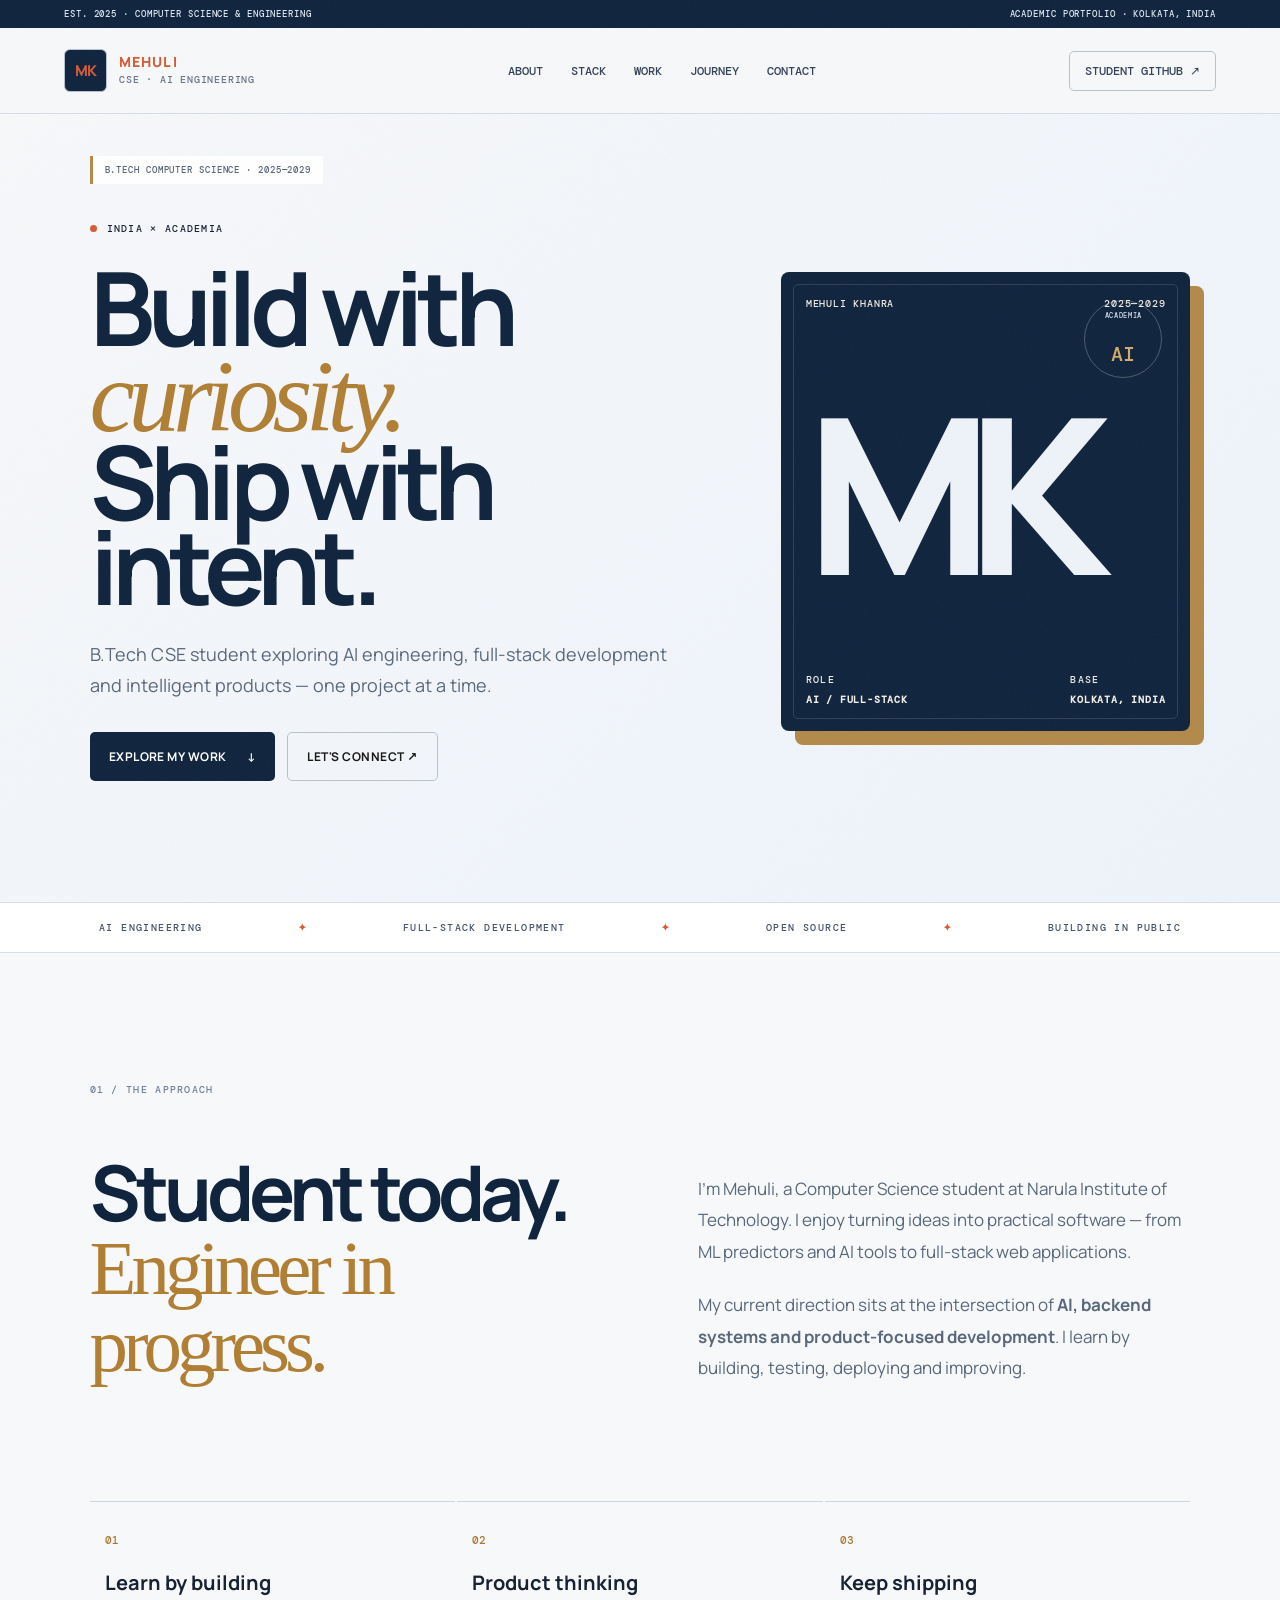
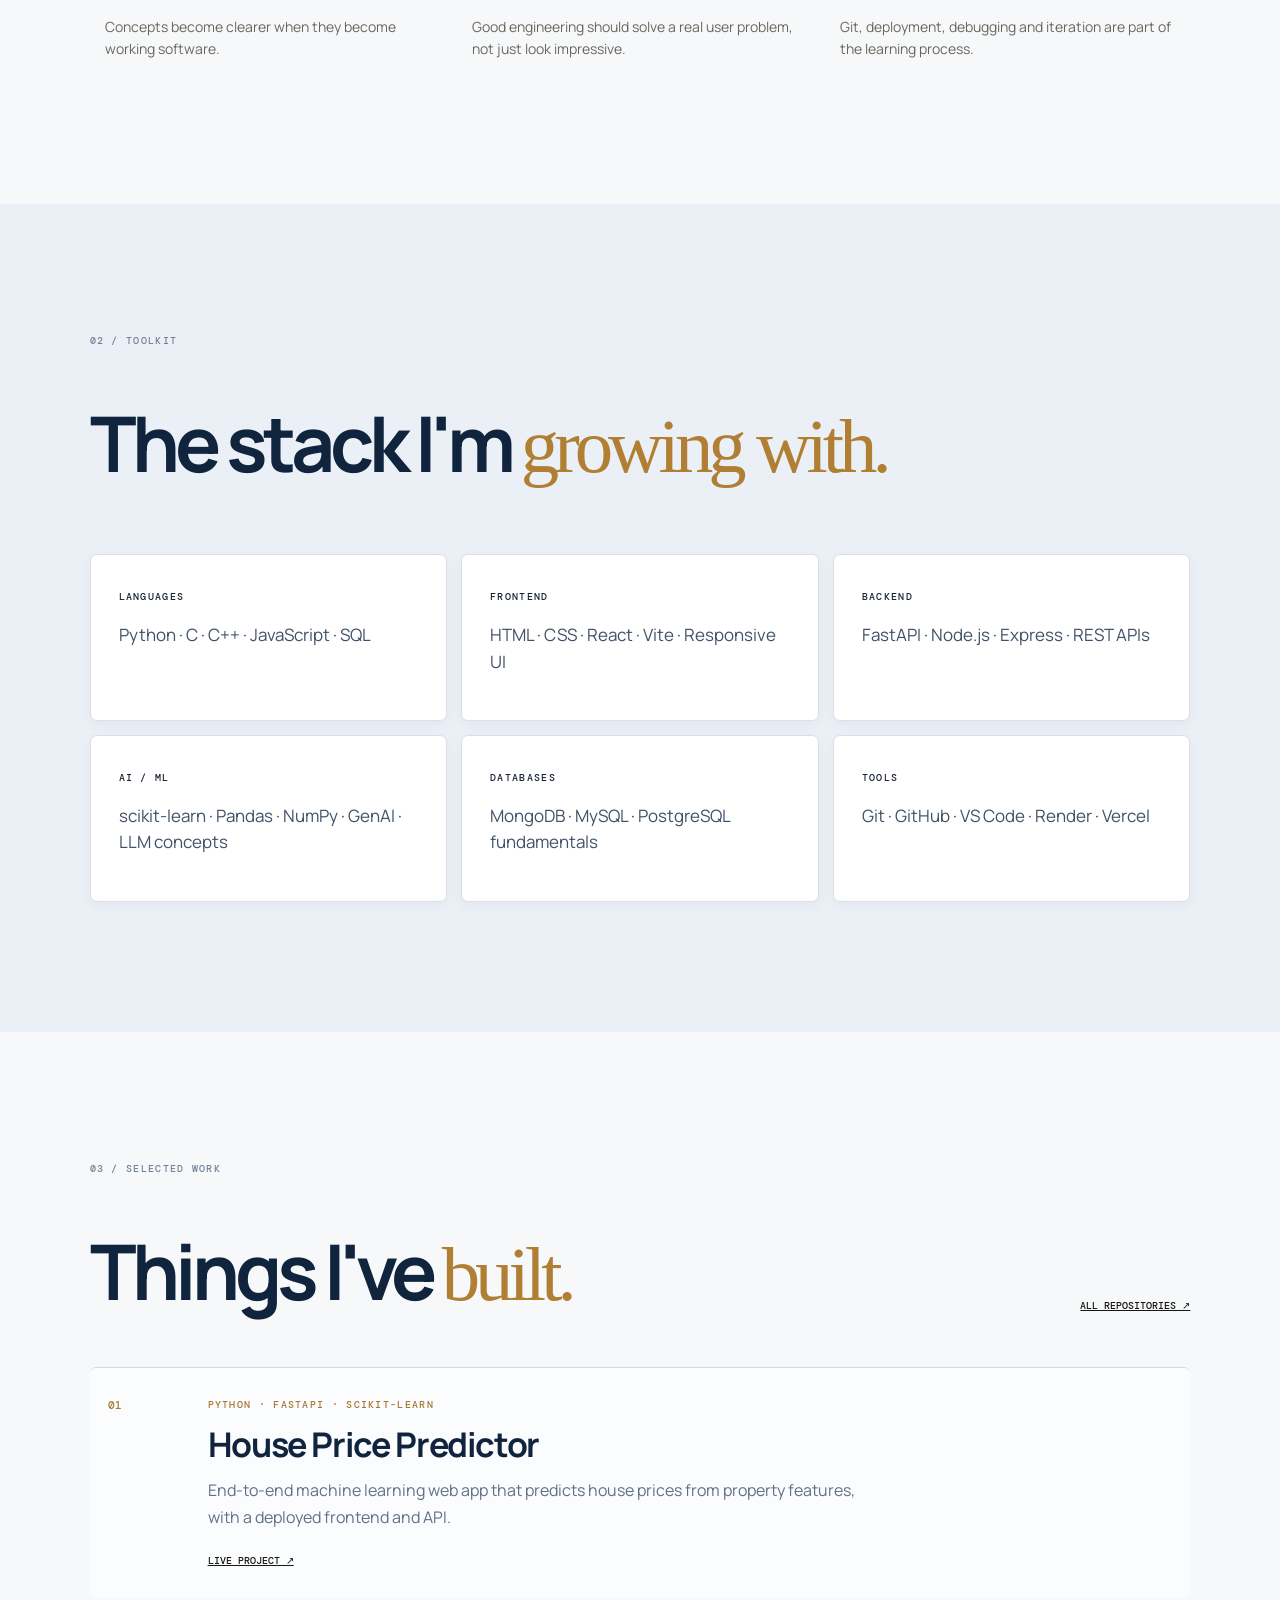
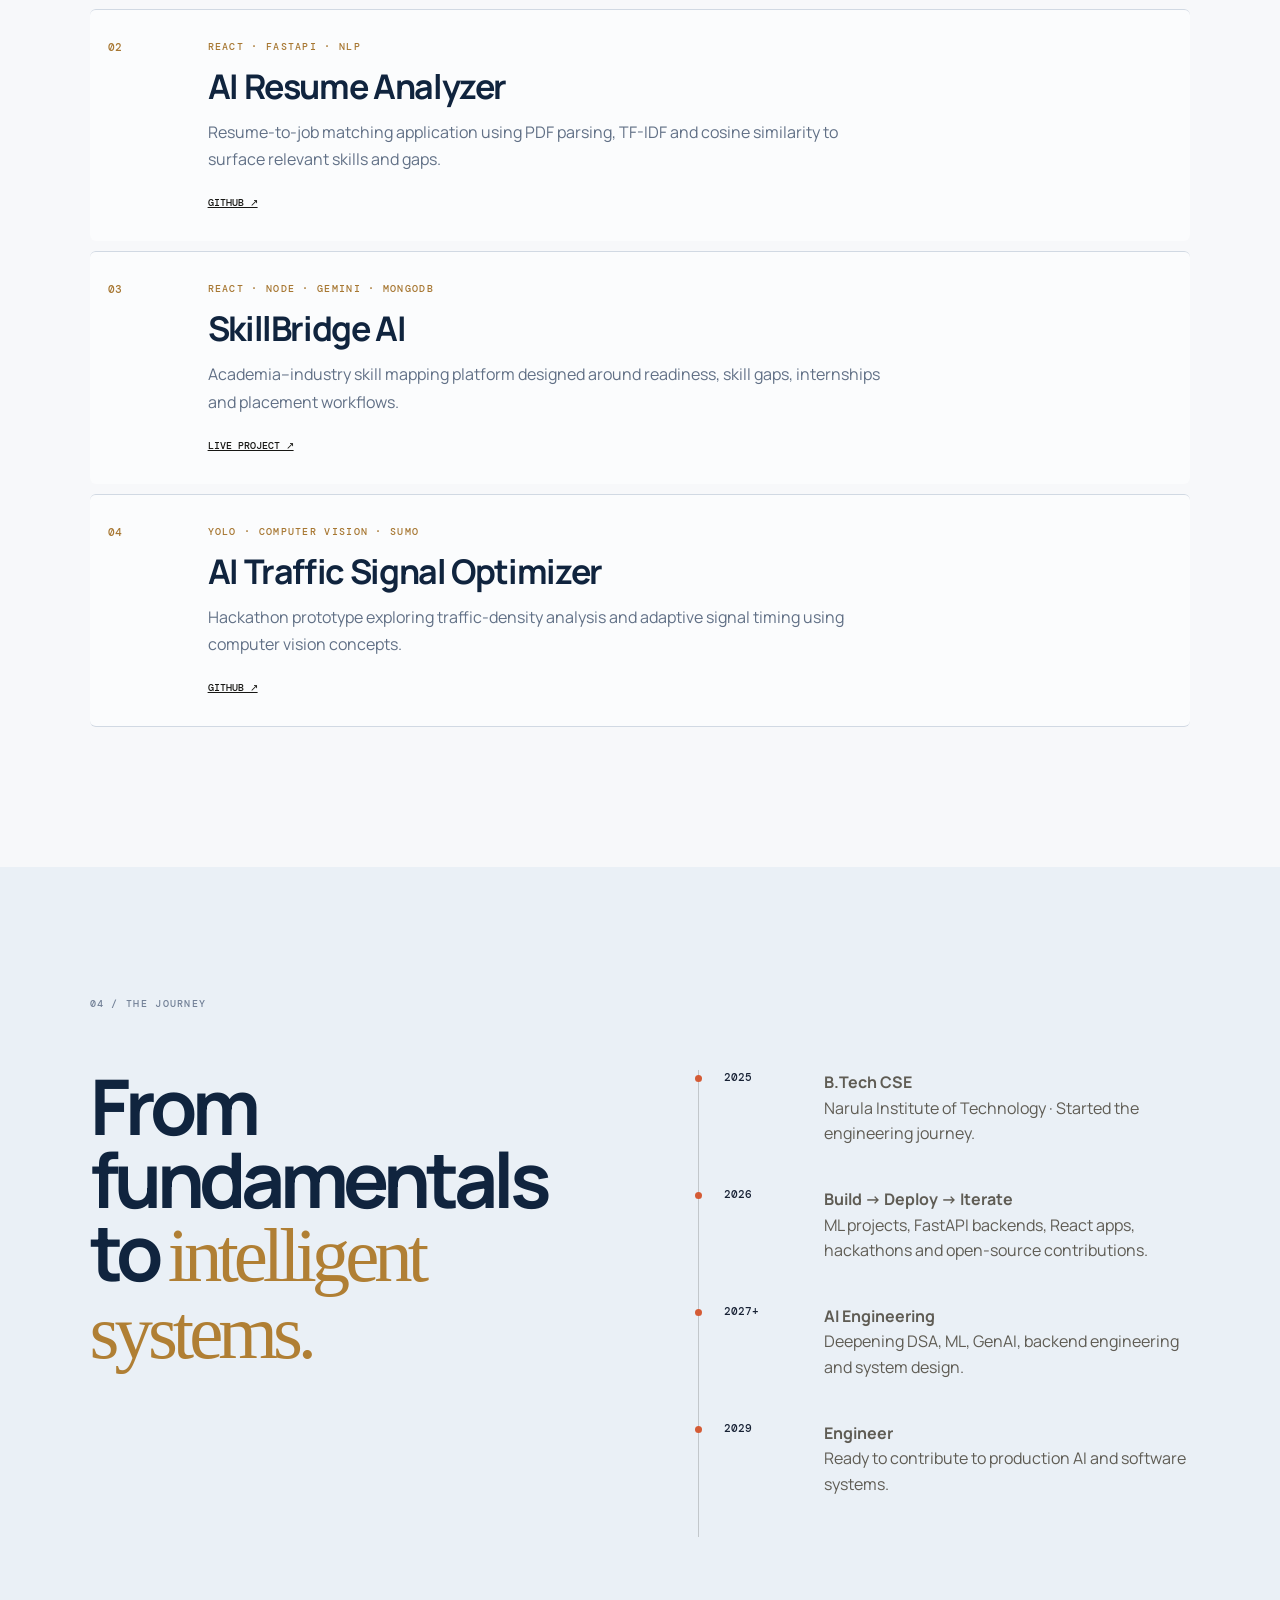
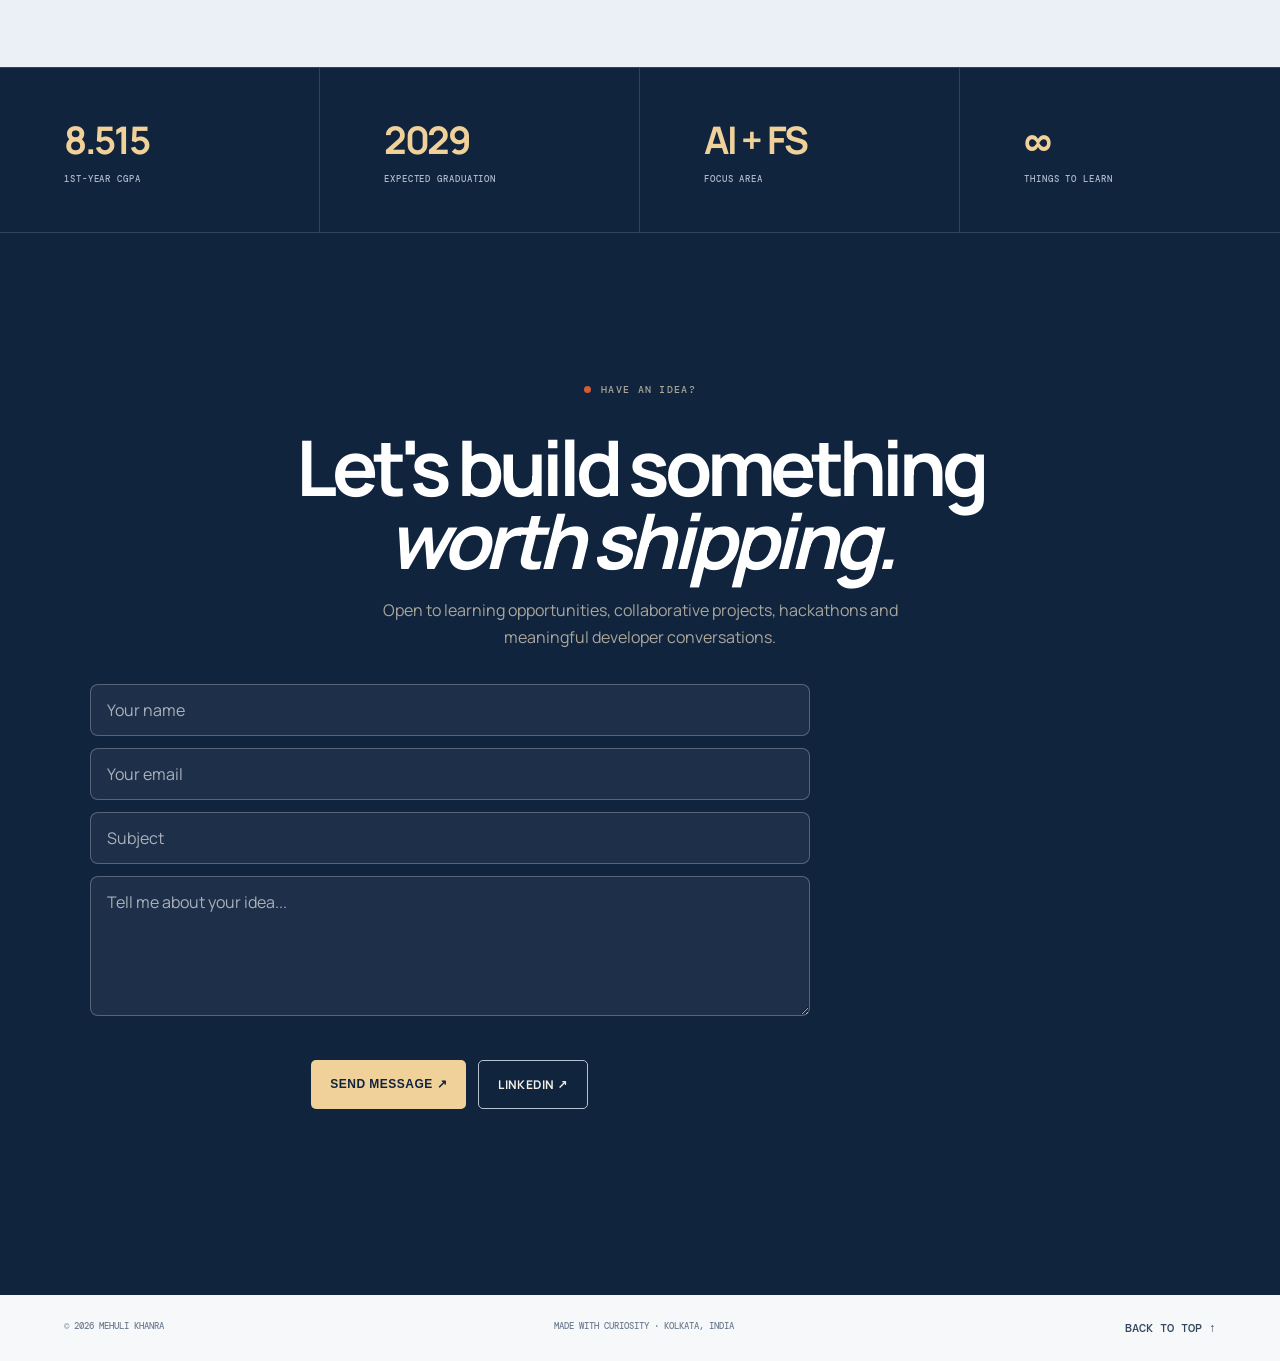
==== commit 8408243a: "refactor: load frontend API configuration externally" ====
--- a/index.html
+++ b/index.html
@@ -25,5 +25,5 @@
 <section class="section alt" id="journey"><div class="section-label">04 / THE JOURNEY</div><div class="two-col"><h2>From fundamentals<br>to <span>intelligent systems.</span></h2><div class="timeline"><div><b>2025</b><p><strong>B.Tech CSE</strong><br>Narula Institute of Technology · Started the engineering journey.</p></div><div><b>2026</b><p><strong>Build → Deploy → Iterate</strong><br>ML projects, FastAPI backends, React apps, hackathons and open-source contributions.</p></div><div><b>2027+</b><p><strong>AI Engineering</strong><br>Deepening DSA, ML, GenAI, backend engineering and system design.</p></div><div><b>2029</b><p><strong>Engineer</strong><br>Ready to contribute to production AI and software systems.</p></div></div></div></section>
 <section class="stats"><div><strong>8.515</strong><span>1ST-YEAR CGPA</span></div><div><strong>2029</strong><span>EXPECTED GRADUATION</span></div><div><strong>AI + FS</strong><span>FOCUS AREA</span></div><div><strong>∞</strong><span>THINGS TO LEARN</span></div></section>
 <section class="contact" id="contact"><div class="eyebrow"><span class="dot"></span> HAVE AN IDEA?</div><h2>Let's build something<br><em>worth shipping.</em></h2><p>Open to learning opportunities, collaborative projects, hackathons and meaningful developer conversations.</p><form id="contact-form" class="contact-form"><input name="name" placeholder="Your name" minlength="2" maxlength="80" required><input name="email" type="email" placeholder="Your email" required><input name="subject" placeholder="Subject" minlength="2" maxlength="120" required><textarea name="message" placeholder="Tell me about your idea..." minlength="10" maxlength="2000" required></textarea><div class="actions"><button class="button primary" type="submit">Send message ↗</button><a class="button ghost" href="https://www.linkedin.com/" target="_blank">LinkedIn ↗</a></div><p id="form-status" class="form-status" aria-live="polite"></p></form></section>
-</main><footer><span>© 2026 Mehuli Khanra</span><span>Made with curiosity · Kolkata, India</span><a href="#top">Back to top ↑</a></footer><script src="script.js"></script>
+</main><script src="api-config.js"></script><footer><span>© 2026 Mehuli Khanra</span><span>Made with curiosity · Kolkata, India</span><a href="#top">Back to top ↑</a></footer><script src="script.js"></script>
 </body></html>
--- a/style.css
+++ b/style.css
@@ -1,3 +1,52 @@
 *{box-sizing:border-box}html{scroll-behavior:smooth}body{margin:0;background:#f3efe6;color:#171714;font-family:Manrope,system-ui,sans-serif}.noise{position:fixed;inset:0;pointer-events:none;opacity:.035;z-index:10;background-image:url("data:image/svg+xml,%3Csvg xmlns='http://www.w3.org/2000/svg' width='180' height='180'%3E%3Cfilter id='n'%3E%3CfeTurbulence type='fractalNoise' baseFrequency='.9' numOctaves='4'/%3E%3C/filter%3E%3Crect width='100%25' height='100%25' filter='url(%23n)'/%3E%3C/svg%3E")}.nav{height:78px;border-bottom:1px solid #17171420;display:flex;align-items:center;justify-content:space-between;padding:0 5vw;position:sticky;top:0;background:#f3efe6eF;backdrop-filter:blur(14px);z-index:9}.brand{font-size:25px;font-weight:800;color:#171714;text-decoration:none;letter-spacing:-2px}.brand span{color:#d45b35}.nav nav{display:flex;gap:28px}.nav nav a,.nav-cta,footer a{font:500 12px "DM Mono",monospace;text-transform:uppercase;color:#171714;text-decoration:none}.nav nav a:hover,footer a:hover{opacity:.55}.nav-cta{border:1px solid #17171440;padding:11px 15px}.hero{min-height:calc(100vh - 78px);padding:8vw 7vw;display:grid;grid-template-columns:1.2fr .8fr;gap:6vw;align-items:center}.eyebrow,.section-label,.tags,small{font:500 10px "DM Mono",monospace;letter-spacing:.13em}.eyebrow{display:flex;align-items:center;gap:10px}.dot{width:7px;height:7px;border-radius:50%;background:#d45b35;display:inline-block}.hero h1{font-size:clamp(58px,9vw,132px);line-height:.83;letter-spacing:-.075em;margin:30px 0}.hero h1 em,h2 span{font-family:Georgia,serif;font-weight:400;color:#d45b35}.lead{max-width:580px;font-size:18px;line-height:1.7;color:#5b5952}.actions{display:flex;gap:12px;margin-top:32px}.button{display:inline-flex;align-items:center;gap:20px;padding:15px 19px;text-decoration:none;font-size:12px;font-weight:700;text-transform:uppercase;letter-spacing:.04em;transition:.2s}.primary{background:#171714;color:#f3efe6}.ghost{border:1px solid #17171435;color:#171714}.button:hover{transform:translateY(-2px)}.hero-card{aspect-ratio:1/1.12;background:#171714;color:#f3efe6;padding:25px;display:flex;flex-direction:column;justify-content:space-between;box-shadow:18px 18px 0 #d45b35}.card-top,.card-bottom{display:flex;justify-content:space-between;font:500 10px "DM Mono",monospace;letter-spacing:.08em}.monogram{font-size:clamp(100px,17vw,220px);font-weight:800;letter-spacing:-.12em;line-height:1}.card-bottom{gap:20px}.card-bottom div{display:flex;flex-direction:column;gap:7px}.ticker{border-block:1px solid #17171420;display:flex;justify-content:space-around;align-items:center;padding:18px 4vw;overflow:hidden;font:500 10px "DM Mono",monospace;letter-spacing:.14em}.ticker b{color:#d45b35}.section{padding:130px 7vw}.alt{background:#e9e3d7}.section-label{color:#6b685f;margin-bottom:60px}.two-col{display:grid;grid-template-columns:1fr 1fr;gap:9vw}.section h2,.contact h2{font-size:clamp(42px,6vw,82px);line-height:.95;letter-spacing:-.065em;margin:0}.copy{max-width:570px;font-size:17px;line-height:1.85;color:#5b5952}.copy p+p{margin-top:22px}.principles{display:grid;grid-template-columns:repeat(3,1fr);gap:2px;margin-top:100px}.principles article{border-top:1px solid #17171440;padding:25px 15px 0}.principles span,.project-no{font:500 11px "DM Mono",monospace;color:#d45b35}.principles h3{font-size:20px}.principles p{color:#69665e;line-height:1.6;font-size:14px}.stack-grid{display:grid;grid-template-columns:repeat(3,1fr);gap:2px;margin-top:70px}.stack-grid div{background:#f3efe6;padding:28px;min-height:140px}.stack-grid p{font-size:17px;line-height:1.55}.section-heading{display:flex;justify-content:space-between;align-items:end}.section-heading a{font:500 10px "DM Mono",monospace;color:#171714;text-transform:uppercase}.projects{margin-top:65px}.project{display:grid;grid-template-columns:100px 1fr;border-top:1px solid #17171430;padding:35px 0;transition:.25s}.project:last-child{border-bottom:1px solid #17171430}.project:hover{padding-left:12px}.project h3{font-size:34px;letter-spacing:-.04em;margin:10px 0}.project p{max-width:680px;color:#69665e;line-height:1.7;margin:0 0 16px}.project a{color:#171714;font:500 10px "DM Mono",monospace;text-transform:uppercase}.timeline{border-left:1px solid #17171430}.timeline>div{display:grid;grid-template-columns:100px 1fr;padding:0 0 40px 25px;position:relative}.timeline>div:before{content:"";position:absolute;left:-4px;top:5px;width:7px;height:7px;border-radius:50%;background:#d45b35}.timeline b{font:500 11px "DM Mono",monospace}.timeline p{margin:0;line-height:1.6;color:#5f5c54}.stats{display:grid;grid-template-columns:repeat(4,1fr);border-block:1px solid #17171425}.stats div{padding:45px 5vw;border-right:1px solid #17171425}.stats div:last-child{border:0}.stats strong{display:block;font-size:38px;letter-spacing:-.06em}.stats span{font:500 9px "DM Mono",monospace;color:#77736a;letter-spacing:.1em}.contact{text-align:center;padding:150px 7vw;background:#171714;color:#f3efe6}.contact .eyebrow{justify-content:center;color:#aaa69c}.contact h2{margin:35px 0 20px}.contact p{max-width:530px;margin:auto;color:#aaa69c;line-height:1.7}.contact .actions{justify-content:center}.contact .ghost{border-color:#f3efe655;color:#f3efe6}footer{padding:25px 5vw;display:flex;justify-content:space-between;font:500 9px "DM Mono",monospace;color:#77736a;text-transform:uppercase}@media(max-width:800px){.nav nav{display:none}.hero{grid-template-columns:1fr;padding-top:80px}.hero-card{max-width:500px}.two-col,.principles,.stack-grid{grid-template-columns:1fr}.principles{gap:35px}.stats{grid-template-columns:1fr 1fr}.stats div{border-bottom:1px solid #17171425}.ticker span:nth-of-type(n+3){display:none}.section{padding:90px 7vw}.project{grid-template-columns:55px 1fr}.project h3{font-size:27px}footer{gap:20px;flex-wrap:wrap}}
 
-.contact-form{max-width:720px;margin-top:32px;display:grid;gap:12px}.contact-form input,.contact-form textarea{width:100%;border:1px solid rgba(255,255,255,.25);background:rgba(255,255,255,.06);color:inherit;padding:14px 16px;font:inherit;border-radius:8px;outline:none}.contact-form textarea{min-height:140px;resize:vertical}.contact-form input::placeholder,.contact-form textarea::placeholder{color:rgba(255,255,255,.62)}.contact-form input:focus,.contact-form textarea:focus{border-color:currentColor}.contact-form button{border:0;cursor:pointer}.form-status{min-height:24px;font-family:"DM Mono",monospace;font-size:.78rem;opacity:.8}+.contact-form{max-width:720px;margin-top:32px;display:grid;gap:12px}.contact-form input,.contact-form textarea{width:100%;border:1px solid rgba(255,255,255,.25);background:rgba(255,255,255,.06);color:inherit;padding:14px 16px;font:inherit;border-radius:8px;outline:none}.contact-form textarea{min-height:140px;resize:vertical}.contact-form input::placeholder,.contact-form textarea::placeholder{color:rgba(255,255,255,.62)}.contact-form input:focus,.contact-form textarea:focus{border-color:currentColor}.contact-form button{border:0;cursor:pointer}.form-status{min-height:24px;font-family:"DM Mono",monospace;font-size:.78rem;opacity:.8}
+/* Institutional visual system */
+body.institutional{background:#f7f8fa;color:#182235}
+.topbar{background:#10243e;color:#dce6f2;padding:8px 5vw;display:flex;justify-content:space-between;font:500 9px "DM Mono",monospace;letter-spacing:.1em}
+.institutional .nav{height:86px;background:rgba(247,248,250,.96);border-bottom:1px solid #d7dde6}
+.institutional .brand{display:flex;align-items:center;gap:12px;letter-spacing:0}
+.crest{width:43px;height:43px;border:1px solid #b7c2d0;border-radius:6px;display:grid;place-items:center;background:#10243e;color:white;font-size:15px;letter-spacing:-1px}
+.brand-text{font-size:14px;line-height:1.05;letter-spacing:.08em}
+.brand-text small{display:block;color:#687589;margin-top:4px;letter-spacing:.08em}
+.institutional .nav nav a,.institutional .nav-cta{color:#334257}
+.institutional .nav-cta{border-color:#b7c2d0;border-radius:5px}
+.institutional .hero{position:relative;min-height:calc(100vh - 112px);background:linear-gradient(135deg,#f7f8fa 0%,#edf3fa 100%);padding-top:7vw}
+.hero-badge{position:absolute;top:42px;left:7vw;padding:8px 12px;border-left:3px solid #b28a4a;background:#fff;font:500 9px "DM Mono",monospace;letter-spacing:.1em;color:#566579}
+.institutional .hero h1{color:#10243e;font-size:clamp(52px,8vw,116px);letter-spacing:-.065em}
+.institutional .hero h1 em,.institutional h2 span{color:#b07f34}
+.institutional .lead{color:#59687b}
+.institutional .primary{background:#10243e;color:white;border-radius:5px}
+.institutional .ghost{border-color:#b7c2d0;border-radius:5px}
+.institutional .hero-card{background:#10243e;box-shadow:14px 14px 0 #b28a4a;border-radius:8px;position:relative;overflow:hidden}
+.institutional .hero-card:after{content:"";position:absolute;inset:12px;border:1px solid rgba(255,255,255,.13);border-radius:5px;pointer-events:none}
+.seal{position:absolute;right:28px;top:28px;border:1px solid rgba(255,255,255,.25);width:78px;height:78px;border-radius:50%;display:grid;place-items:center;text-align:center;font:500 7px "DM Mono",monospace;letter-spacing:.1em;color:#d7e0ec;z-index:1}
+.seal span{font-size:20px;color:#d6ad65}
+.institutional .monogram{color:#eef3f8}
+.institutional .ticker{background:#fff;color:#43536a;border-color:#d7dde6}
+.institutional .section{background:#f7f8fa}
+.institutional .alt{background:#eaf0f6}
+.institutional .section-label{color:#738197}
+.institutional .section h2,.institutional .contact h2{color:#10243e}
+.institutional .copy{color:#59687b}
+.institutional .principles article{border-color:#cbd4df;background:transparent}
+.institutional .principles span,.institutional .project-no,.institutional .tags{color:#a77732}
+.institutional .stack-grid{gap:14px}
+.institutional .stack-grid div{background:#fff;border:1px solid #d9e0e8;border-radius:7px;box-shadow:0 4px 14px rgba(16,36,62,.04)}
+.institutional .stack-grid p{color:#405168}
+.institutional .projects{margin-top:55px}
+.institutional .project{border-color:#d1d9e3;background:rgba(255,255,255,.45);padding:30px 18px;margin-bottom:10px;border-radius:6px}
+.institutional .project:last-child{border-bottom:1px solid #d1d9e3}
+.institutional .project:hover{padding-left:25px;background:#fff;box-shadow:0 7px 20px rgba(16,36,62,.06)}
+.institutional .project h3{color:#10243e}
+.institutional .project p{color:#617086}
+.institutional .stats{background:#10243e;color:white;border-color:#30435c}
+.institutional .stats div{border-color:#30435c}
+.institutional .stats strong{color:#f1d19a}
+.institutional .stats span{color:#aebacc}
+.institutional .contact{background:#10243e}
+.institutional .contact h2{color:white}
+.institutional .contact .primary{background:#f1d19a;color:#10243e}
+.institutional footer{background:#f7f8fa;color:#718096}
+.institutional footer a{color:#34465d}
+@media(max-width:800px){.topbar span:last-child{display:none}.hero-badge{position:static;margin-bottom:25px}.institutional .hero{min-height:auto}.brand-text{font-size:12px}.seal{width:60px;height:60px}.hero-card{margin-top:20px}}
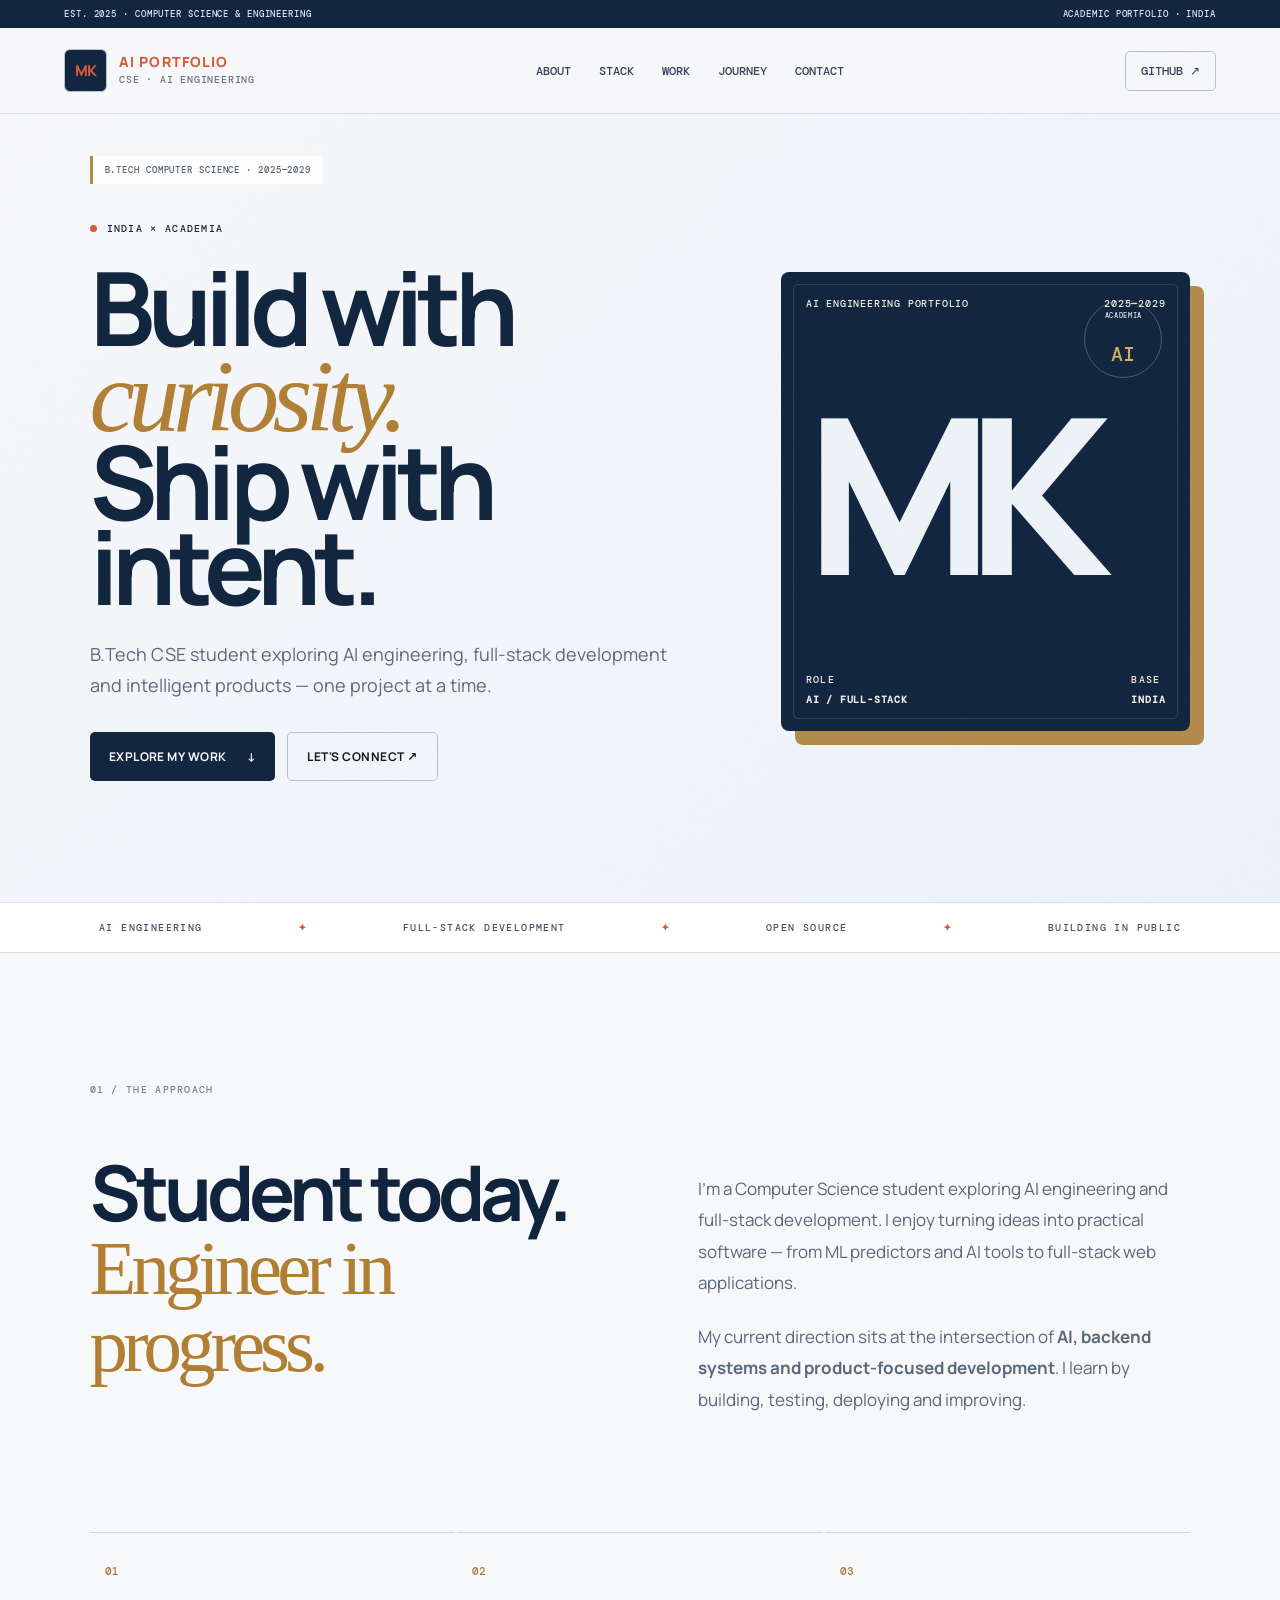
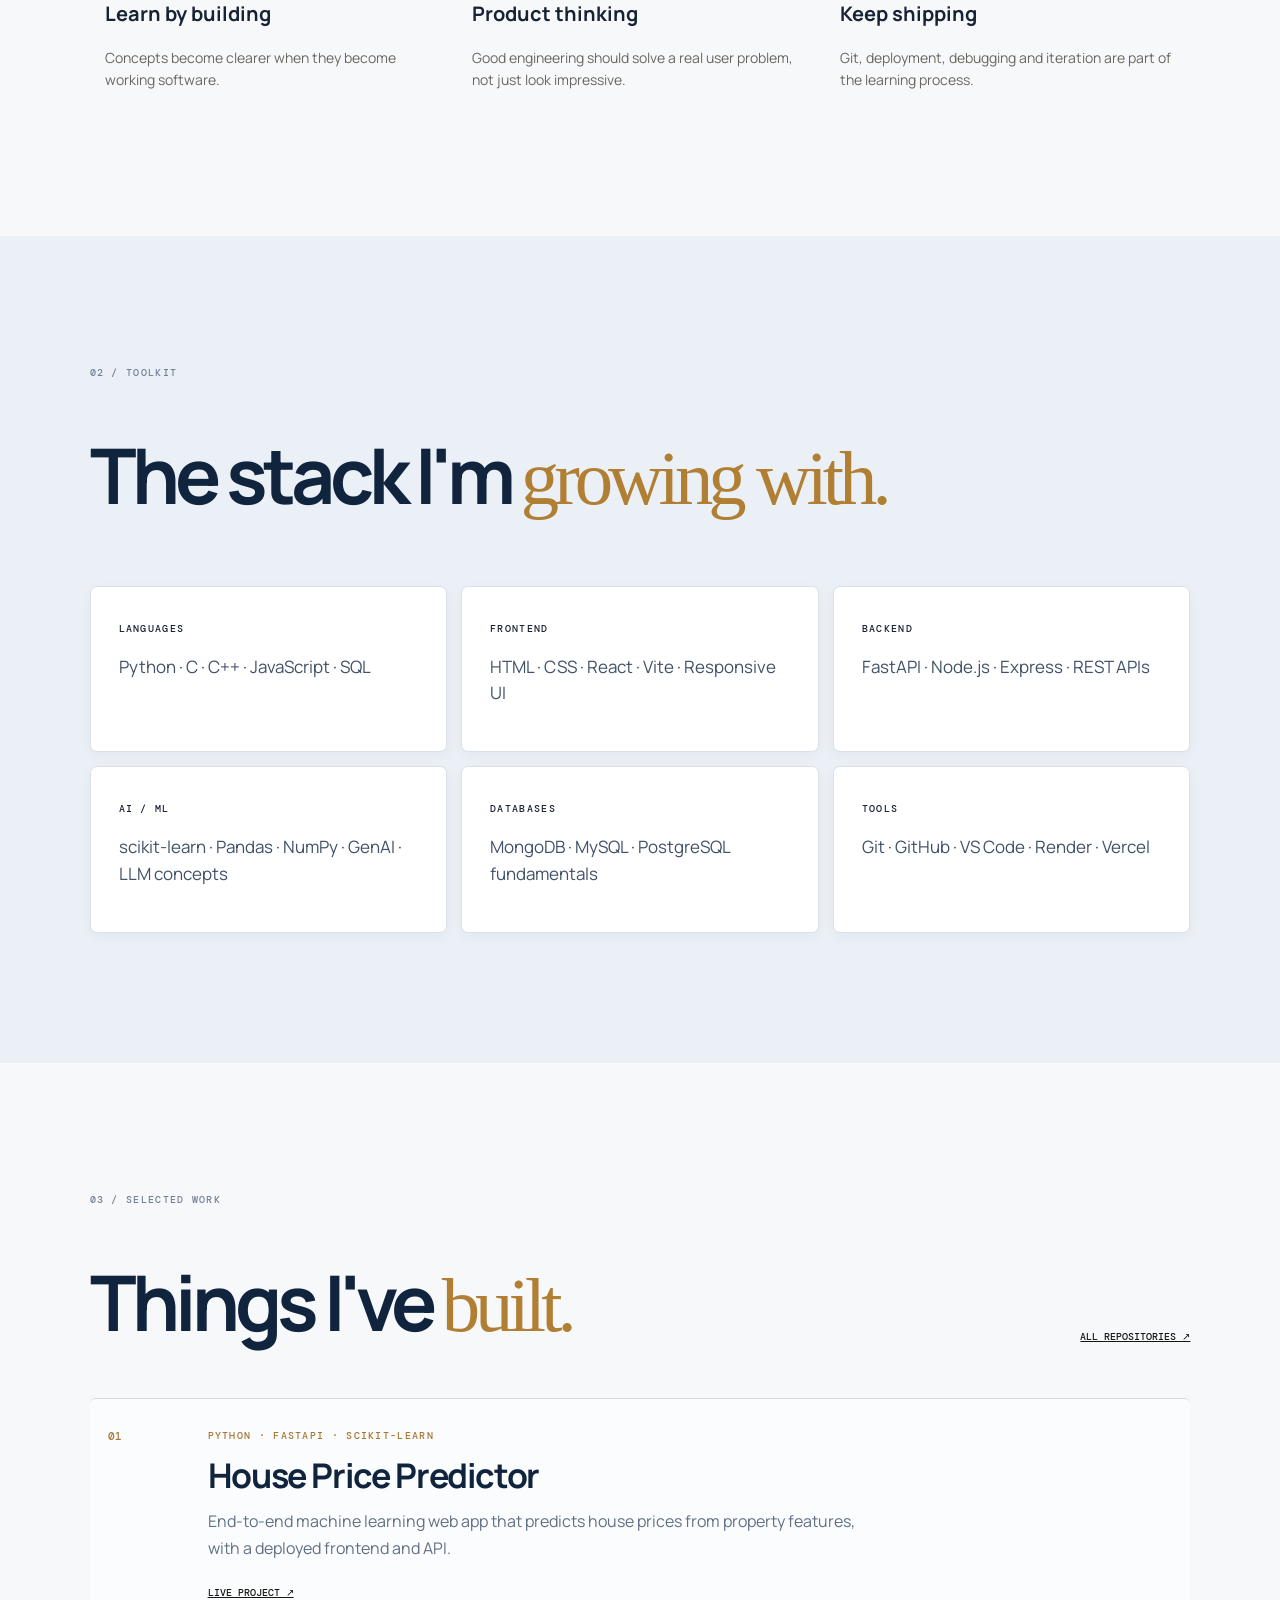
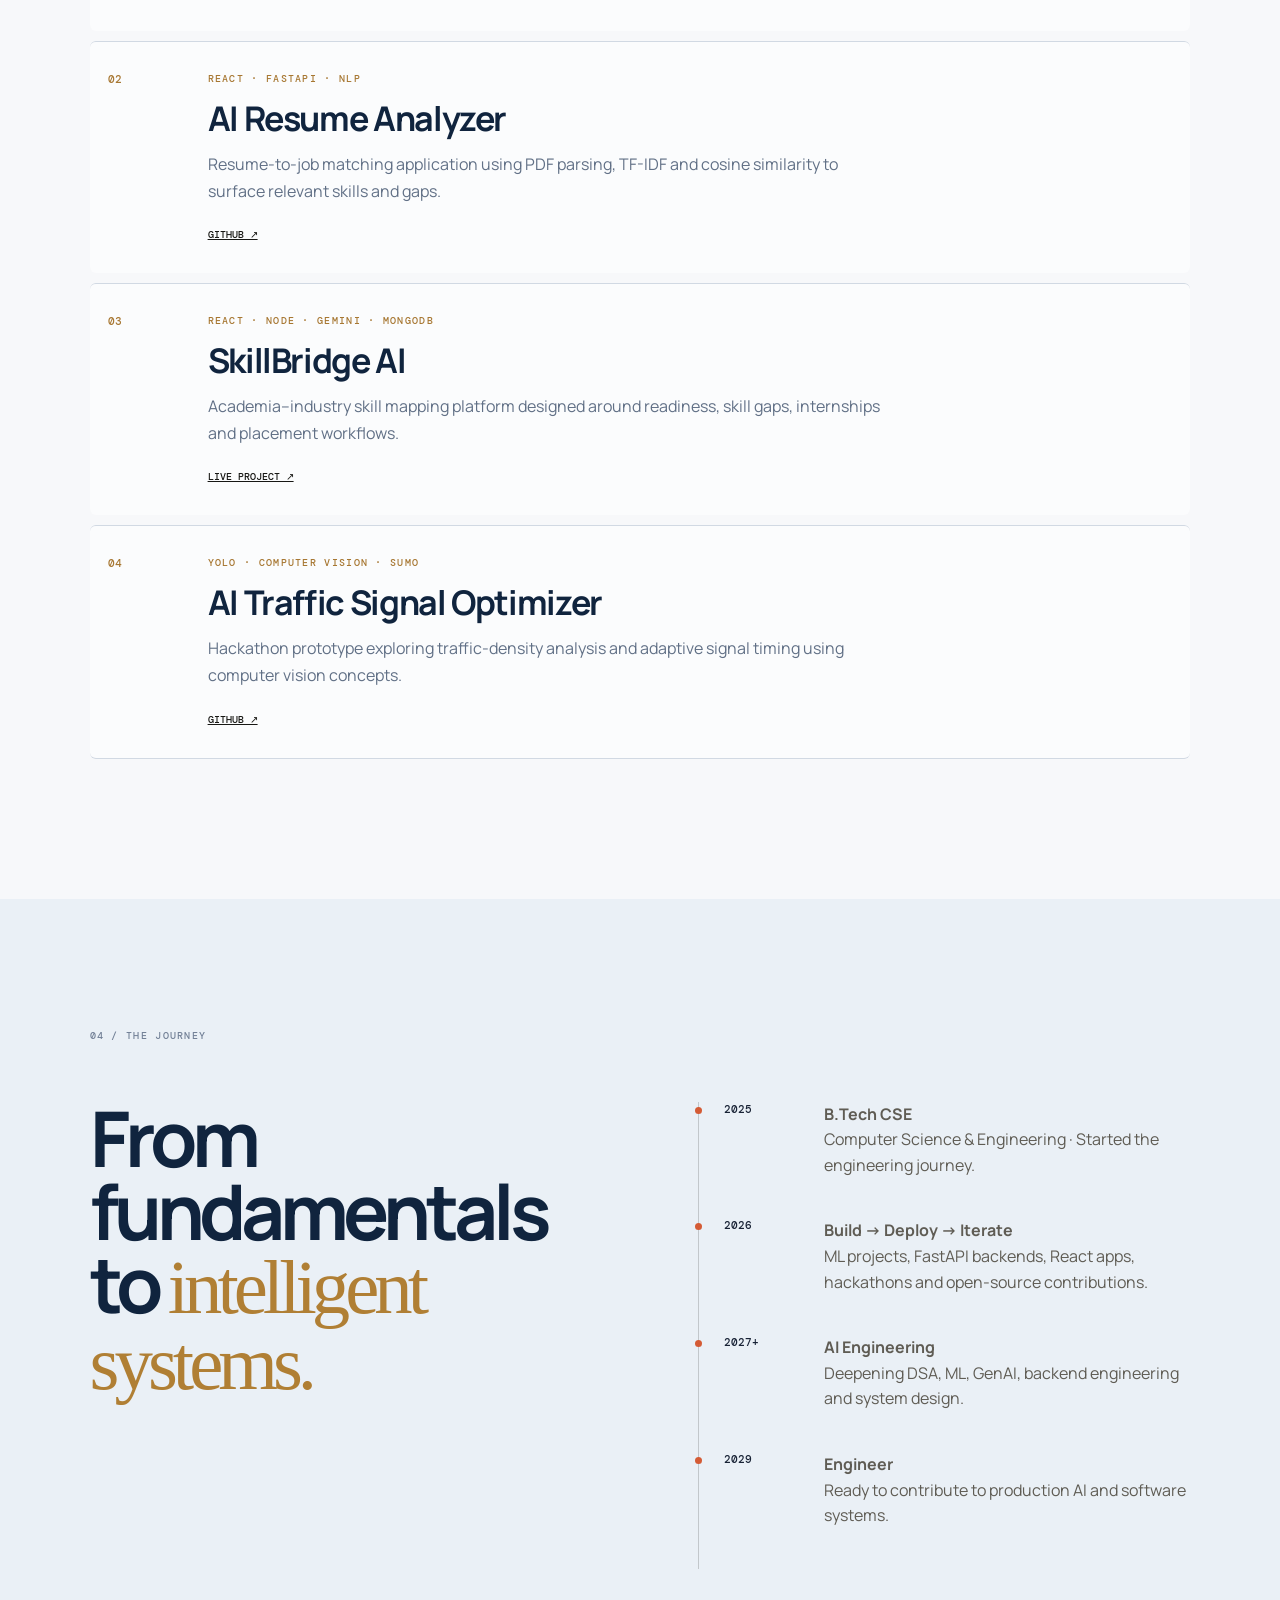
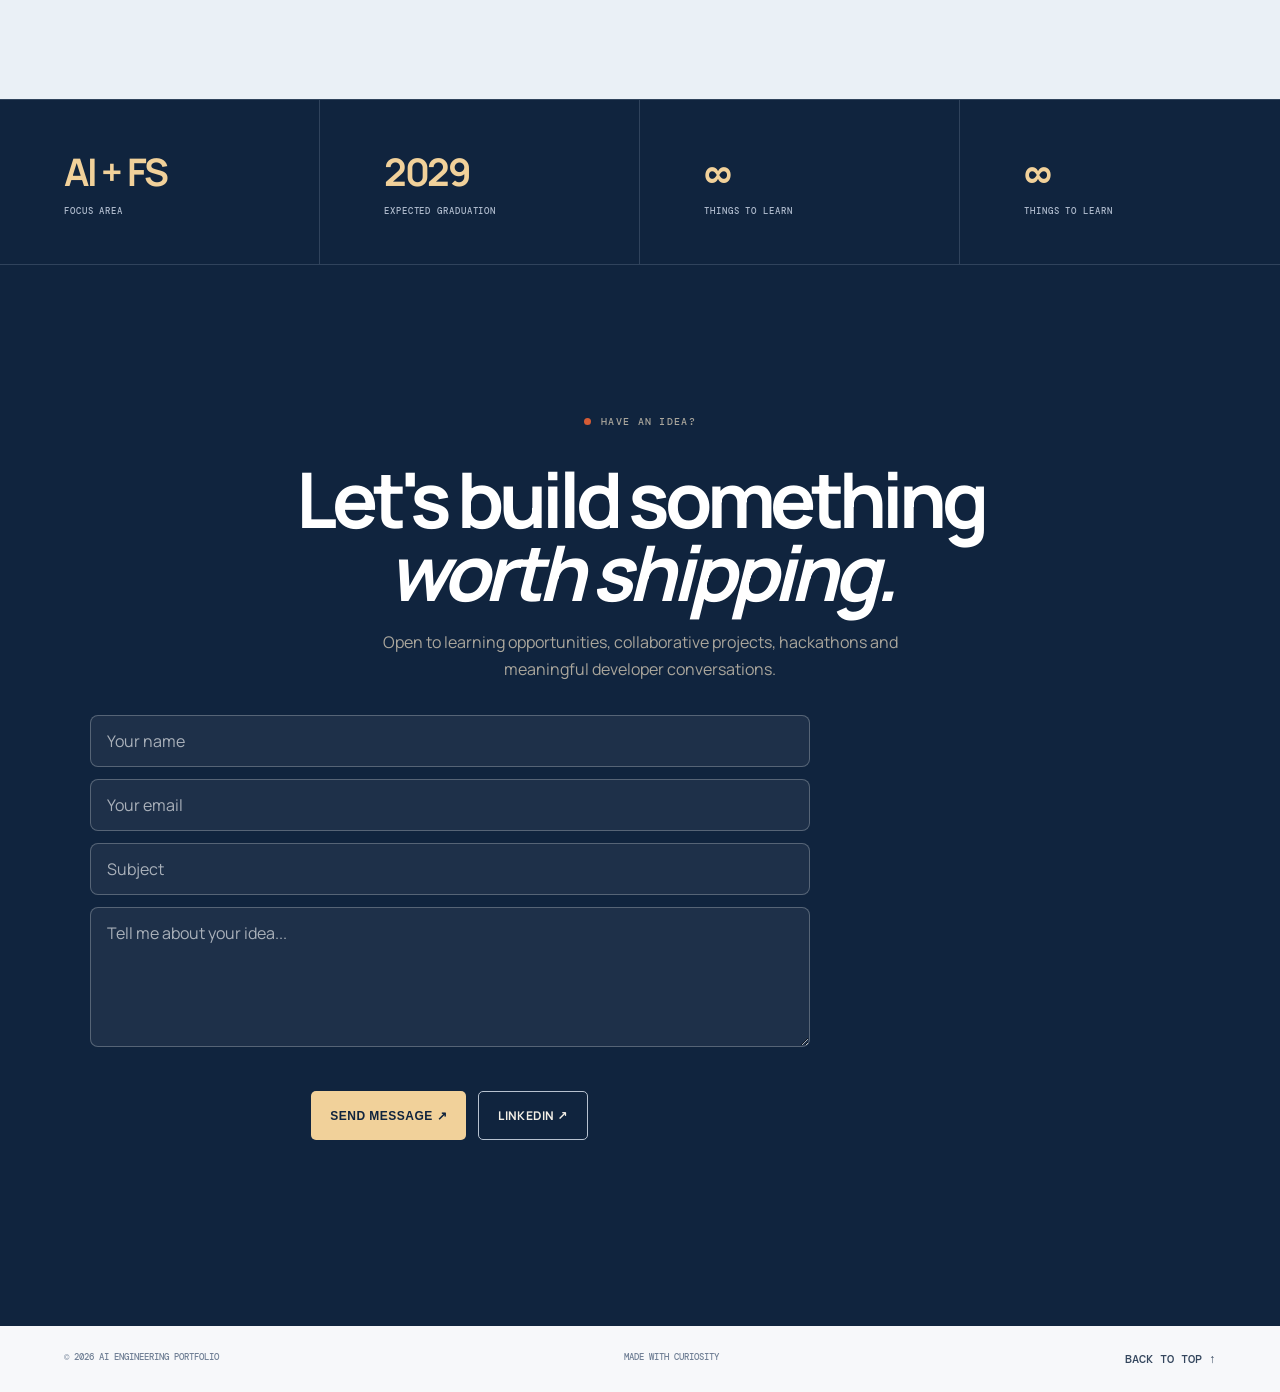
==== commit 1405bb25: "refactor: remove personal profile data while keeping project links" ====
--- a/index.html
+++ b/index.html
@@ -2,19 +2,19 @@
 <html lang="en">
 <head>
 <meta charset="UTF-8"><meta name="viewport" content="width=device-width, initial-scale=1.0">
-<meta name="description" content="Mehuli Khanra — CSE student, aspiring AI Engineer and Full-Stack Developer.">
-<title>MEHULI — AI • Full-Stack • Academia</title>
+<meta name="description" content="CSE student, aspiring AI Engineer and Full-Stack Developer.">
+<title>AI • Full-Stack • Academia</title>
 <link rel="preconnect" href="https://fonts.googleapis.com"><link rel="preconnect" href="https://fonts.gstatic.com" crossorigin>
 <link href="https://fonts.googleapis.com/css2?family=DM+Mono:wght@400;500&family=Manrope:wght@400;500;600;700;800&display=swap" rel="stylesheet">
 <link rel="stylesheet" href="style.css">
 </head>
 <body class="institutional">
 <div class="noise"></div>
-<div class="topbar"><span>EST. 2025 · COMPUTER SCIENCE & ENGINEERING</span><span>ACADEMIC PORTFOLIO · KOLKATA, INDIA</span></div><header class="nav"><a class="brand" href="#top"><span class="crest">MK</span><span class="brand-text">MEHULI<br><small>CSE · AI ENGINEERING</small></span></a><nav><a href="#about">About</a><a href="#stack">Stack</a><a href="#work">Work</a><a href="#journey">Journey</a><a href="#contact">Contact</a></nav><a class="nav-cta" href="https://github.com/mehulikhanra904-prog" target="_blank">Student GitHub ↗</a></header>
+<div class="topbar"><span>EST. 2025 · COMPUTER SCIENCE & ENGINEERING</span><span>ACADEMIC PORTFOLIO · INDIA</span></div><header class="nav"><a class="brand" href="#top"><span class="crest">MK</span><span class="brand-text">AI PORTFOLIO<br><small>CSE · AI ENGINEERING</small></span></a><nav><a href="#about">About</a><a href="#stack">Stack</a><a href="#work">Work</a><a href="#journey">Journey</a><a href="#contact">Contact</a></nav><a class="nav-cta" href="https://github.com/mehulikhanra904-prog" target="_blank">GitHub ↗</a></header>
 <main id="top">
-<section class="hero"><div class="hero-badge">B.TECH COMPUTER SCIENCE · 2025—2029</div><div class="hero-copy"><div class="eyebrow"><span class="dot"></span> INDIA × ACADEMIA</div><h1>Build with<br><em>curiosity.</em><br>Ship with intent.</h1><p class="lead">B.Tech CSE student exploring AI engineering, full-stack development and intelligent products — one project at a time.</p><div class="actions"><a class="button primary" href="#work">Explore my work <span>↓</span></a><a class="button ghost" href="mailto:mehulikhanra904@gmail.com">Let's connect ↗</a></div></div><div class="hero-card"><div class="seal">ACADEMIA<br><span>AI</span></div><div class="card-top"><span>MEHULI KHANRA</span><span>2025—2029</span></div><div class="monogram">MK</div><div class="card-bottom"><div><small>ROLE</small><strong>AI / FULL-STACK</strong></div><div><small>BASE</small><strong>KOLKATA, INDIA</strong></div></div></div></section>
+<section class="hero"><div class="hero-badge">B.TECH COMPUTER SCIENCE · 2025—2029</div><div class="hero-copy"><div class="eyebrow"><span class="dot"></span> INDIA × ACADEMIA</div><h1>Build with<br><em>curiosity.</em><br>Ship with intent.</h1><p class="lead">B.Tech CSE student exploring AI engineering, full-stack development and intelligent products — one project at a time.</p><div class="actions"><a class="button primary" href="#work">Explore my work <span>↓</span></a><a class="button ghost" href="#contact">Let's connect ↗</a></div></div><div class="hero-card"><div class="seal">ACADEMIA<br><span>AI</span></div><div class="card-top"><span>AI ENGINEERING PORTFOLIO</span><span>2025—2029</span></div><div class="monogram">MK</div><div class="card-bottom"><div><small>ROLE</small><strong>AI / FULL-STACK</strong></div><div><small>BASE</small><strong>INDIA</strong></div></div></div></section>
 <section class="ticker"><span>AI ENGINEERING</span><b>✦</b><span>FULL-STACK DEVELOPMENT</span><b>✦</b><span>OPEN SOURCE</span><b>✦</b><span>BUILDING IN PUBLIC</span></section>
-<section class="section" id="about"><div class="section-label">01 / THE APPROACH</div><div class="two-col"><div><h2>Student today.<br><span>Engineer in progress.</span></h2></div><div class="copy"><p>I’m Mehuli, a Computer Science student at Narula Institute of Technology. I enjoy turning ideas into practical software — from ML predictors and AI tools to full-stack web applications.</p><p>My current direction sits at the intersection of <strong>AI, backend systems and product-focused development</strong>. I learn by building, testing, deploying and improving.</p></div></div><div class="principles"><article><span>01</span><h3>Learn by building</h3><p>Concepts become clearer when they become working software.</p></article><article><span>02</span><h3>Product thinking</h3><p>Good engineering should solve a real user problem, not just look impressive.</p></article><article><span>03</span><h3>Keep shipping</h3><p>Git, deployment, debugging and iteration are part of the learning process.</p></article></div></section>
+<section class="section" id="about"><div class="section-label">01 / THE APPROACH</div><div class="two-col"><div><h2>Student today.<br><span>Engineer in progress.</span></h2></div><div class="copy"><p>I’m a Computer Science student exploring AI engineering and full-stack development. I enjoy turning ideas into practical software — from ML predictors and AI tools to full-stack web applications.</p><p>My current direction sits at the intersection of <strong>AI, backend systems and product-focused development</strong>. I learn by building, testing, deploying and improving.</p></div></div><div class="principles"><article><span>01</span><h3>Learn by building</h3><p>Concepts become clearer when they become working software.</p></article><article><span>02</span><h3>Product thinking</h3><p>Good engineering should solve a real user problem, not just look impressive.</p></article><article><span>03</span><h3>Keep shipping</h3><p>Git, deployment, debugging and iteration are part of the learning process.</p></article></div></section>
 <section class="section alt" id="stack"><div class="section-label">02 / TOOLKIT</div><h2>The stack I'm <span>growing with.</span></h2><div class="stack-grid"><div><small>LANGUAGES</small><p>Python · C · C++ · JavaScript · SQL</p></div><div><small>FRONTEND</small><p>HTML · CSS · React · Vite · Responsive UI</p></div><div><small>BACKEND</small><p>FastAPI · Node.js · Express · REST APIs</p></div><div><small>AI / ML</small><p>scikit-learn · Pandas · NumPy · GenAI · LLM concepts</p></div><div><small>DATABASES</small><p>MongoDB · MySQL · PostgreSQL fundamentals</p></div><div><small>TOOLS</small><p>Git · GitHub · VS Code · Render · Vercel</p></div></div></section>
 <section class="section" id="work"><div class="section-label">03 / SELECTED WORK</div><div class="section-heading"><h2>Things I've <span>built.</span></h2><a href="https://github.com/mehulikhanra904-prog?tab=repositories" target="_blank">All repositories ↗</a></div><div class="projects">
 <article class="project"><div class="project-no">01</div><div><div class="tags">PYTHON · FASTAPI · SCIKIT-LEARN</div><h3>House Price Predictor</h3><p>End-to-end machine learning web app that predicts house prices from property features, with a deployed frontend and API.</p><a href="https://house-price-predictor-4fsg.vercel.app/" target="_blank">Live project ↗</a></div></article>
@@ -22,8 +22,8 @@
 <article class="project"><div class="project-no">03</div><div><div class="tags">REACT · NODE · GEMINI · MONGODB</div><h3>SkillBridge AI</h3><p>Academia–industry skill mapping platform designed around readiness, skill gaps, internships and placement workflows.</p><a href="https://sih-26044-skillbridge-ai-gold.vercel.app/" target="_blank">Live project ↗</a></div></article>
 <article class="project"><div class="project-no">04</div><div><div class="tags">YOLO · COMPUTER VISION · SUMO</div><h3>AI Traffic Signal Optimizer</h3><p>Hackathon prototype exploring traffic-density analysis and adaptive signal timing using computer vision concepts.</p><a href="https://github.com/mehulikhanra904-prog/AI-TRAFFIC-SIGNAL" target="_blank">GitHub ↗</a></div></article>
 </div></section>
-<section class="section alt" id="journey"><div class="section-label">04 / THE JOURNEY</div><div class="two-col"><h2>From fundamentals<br>to <span>intelligent systems.</span></h2><div class="timeline"><div><b>2025</b><p><strong>B.Tech CSE</strong><br>Narula Institute of Technology · Started the engineering journey.</p></div><div><b>2026</b><p><strong>Build → Deploy → Iterate</strong><br>ML projects, FastAPI backends, React apps, hackathons and open-source contributions.</p></div><div><b>2027+</b><p><strong>AI Engineering</strong><br>Deepening DSA, ML, GenAI, backend engineering and system design.</p></div><div><b>2029</b><p><strong>Engineer</strong><br>Ready to contribute to production AI and software systems.</p></div></div></div></section>
-<section class="stats"><div><strong>8.515</strong><span>1ST-YEAR CGPA</span></div><div><strong>2029</strong><span>EXPECTED GRADUATION</span></div><div><strong>AI + FS</strong><span>FOCUS AREA</span></div><div><strong>∞</strong><span>THINGS TO LEARN</span></div></section>
+<section class="section alt" id="journey"><div class="section-label">04 / THE JOURNEY</div><div class="two-col"><h2>From fundamentals<br>to <span>intelligent systems.</span></h2><div class="timeline"><div><b>2025</b><p><strong>B.Tech CSE</strong><br>Computer Science & Engineering · Started the engineering journey.</p></div><div><b>2026</b><p><strong>Build → Deploy → Iterate</strong><br>ML projects, FastAPI backends, React apps, hackathons and open-source contributions.</p></div><div><b>2027+</b><p><strong>AI Engineering</strong><br>Deepening DSA, ML, GenAI, backend engineering and system design.</p></div><div><b>2029</b><p><strong>Engineer</strong><br>Ready to contribute to production AI and software systems.</p></div></div></div></section>
+<section class="stats"><div><strong>AI + FS</strong><span>FOCUS AREA</span></div><div><strong>2029</strong><span>EXPECTED GRADUATION</span></div><div><strong>∞</strong><span>THINGS TO LEARN</span></div><div><strong>∞</strong><span>THINGS TO LEARN</span></div></section>
 <section class="contact" id="contact"><div class="eyebrow"><span class="dot"></span> HAVE AN IDEA?</div><h2>Let's build something<br><em>worth shipping.</em></h2><p>Open to learning opportunities, collaborative projects, hackathons and meaningful developer conversations.</p><form id="contact-form" class="contact-form"><input name="name" placeholder="Your name" minlength="2" maxlength="80" required><input name="email" type="email" placeholder="Your email" required><input name="subject" placeholder="Subject" minlength="2" maxlength="120" required><textarea name="message" placeholder="Tell me about your idea..." minlength="10" maxlength="2000" required></textarea><div class="actions"><button class="button primary" type="submit">Send message ↗</button><a class="button ghost" href="https://www.linkedin.com/" target="_blank">LinkedIn ↗</a></div><p id="form-status" class="form-status" aria-live="polite"></p></form></section>
-</main><script src="api-config.js"></script><footer><span>© 2026 Mehuli Khanra</span><span>Made with curiosity · Kolkata, India</span><a href="#top">Back to top ↑</a></footer><script src="script.js"></script>
+</main><script src="api-config.js"></script><footer><span>© 2026 AI Engineering Portfolio</span><span>Made with curiosity</span><a href="#top">Back to top ↑</a></footer><script src="script.js"></script>
 </body></html>
